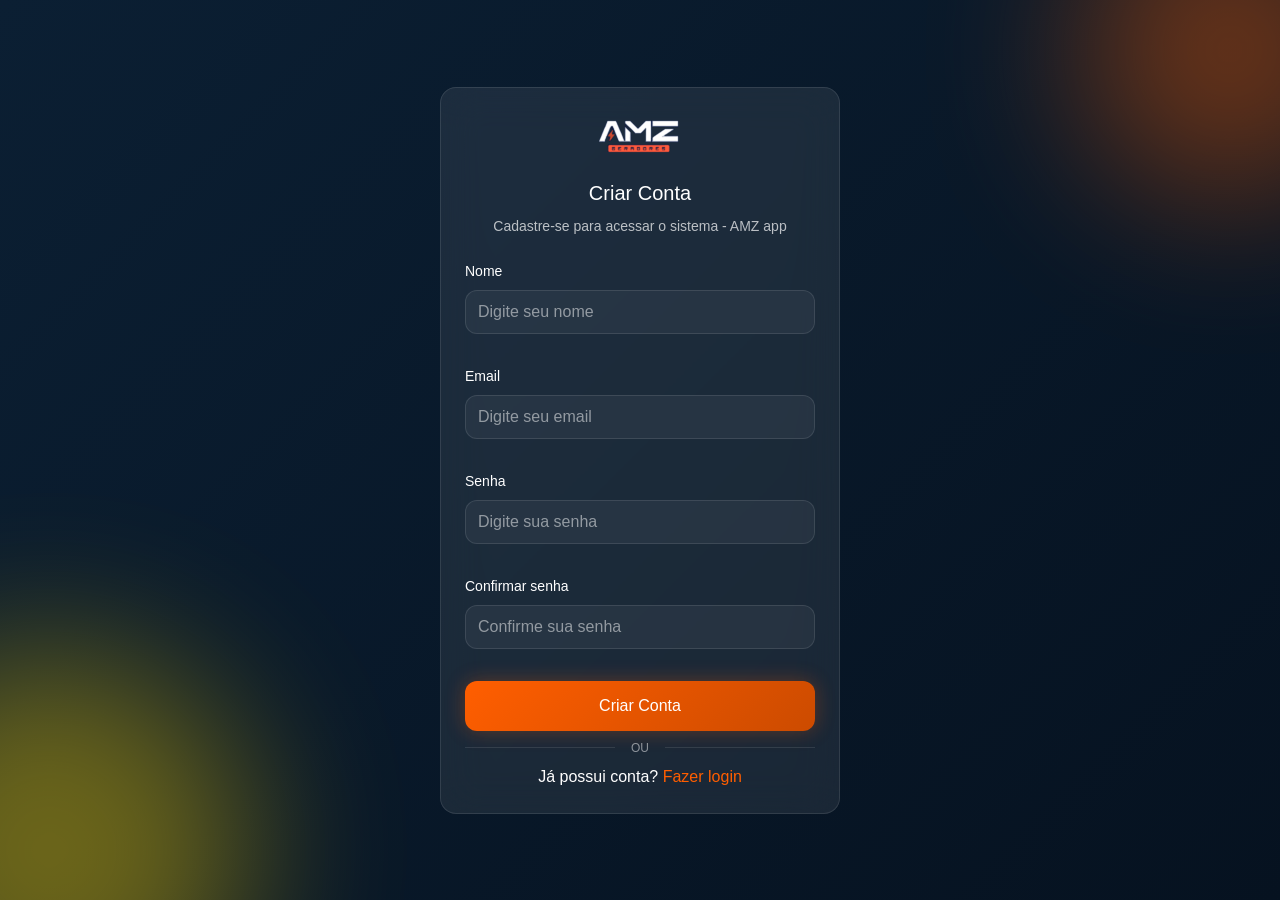
==== pages/cadastro.html @ 8e039b17 "Update cadastro.html Update cadastro.html endereço ../" ====
<!DOCTYPE html>
<html lang="pt-BR">

<head>
<meta charset="UTF-8">
<meta name="viewport" content="width=device-width, initial-scale=1.0">
<title>Criar Conta - AMZ App</title>

<link rel="stylesheet" href="../css/styles.css">
</head>

<body>

<div class="login-page">

  <div class="login-card">

    <div class="login-header">

      <div class="login-logo">
        <img src="../assets/icons/logoamz.png" alt="Logo AMZ" class="navbar-logo">
      </div>

      <h1 class="login-title">Criar Conta</h1>
      <p class="login-subtitle">Cadastre-se para acessar o sistema - AMZ app</p>

    </div>

    <form id="registerForm" class="login-form">

      <div class="form-group">
        <label for="name" class="form-label">Nome</label>
        <input
          type="text"
          id="name"
          class="form-input"
          placeholder="Digite seu nome"
          required
        >
      </div>

      <div class="form-group">
        <label for="email" class="form-label">Email</label>
        <input
          type="email"
          id="email"
          class="form-input"
          placeholder="Digite seu email"
          required
        >
      </div>

      <div class="form-group">
        <label for="password" class="form-label">Senha</label>
        <input
          type="password"
          id="password"
          class="form-input"
          placeholder="Digite sua senha"
          required
        >
      </div>

      <div class="form-group">
        <label for="confirmPassword" class="form-label">Confirmar senha</label>
        <input
          type="password"
          id="confirmPassword"
          class="form-input"
          placeholder="Confirme sua senha"
          required
        >
      </div>

      <button type="submit" class="btn btn-primary btn-lg">
        Criar Conta
      </button>

    </form>

    <div class="divider">
      <span>ou</span>
    </div>

    <p class="text-center">
      Já possui conta?
      <a href="../index.html">Fazer login</a>
    </p>

  </div>

</div>

<script src="../config.js"></script>
<script src="../js/utils/helpers.js"></script>
<script src="../js/services/mock.service.js"></script>
<script src="../js/services/api.service.js"></script>
<script src="../js/services/auth.service.js"></script>
<script src="../js/register.js"></script>

</body>
</html>
---- css/styles.css ----
/**
 * ============================================
 * AMZ APP - STYLES
 * ============================================
 * 
 * Design System completo com:
 * - Variáveis CSS
 * - Componentes reutilizáveis
 * - Responsividade mobile-first
 */

/* ============================================
   VARIABLES → Variáveis
   ============================================ */
:root {
  /* Colors */
  --color-primary: #0B1F33;
  --color-primary-light: #1A3A52;
  --color-primary-dark: #061220;
  
  --color-accent: #FF5E00;
  --color-accent-light: #FF7A2A;
  --color-accent-dark: #CC4B00;
  
  --color-gold: #FFD700;
  --color-gold-light: #FFE44D;
  
  --color-success: #10B981;
  --color-warning: #F59E0B;
  --color-error: #EF4444;
  --color-info: #3B82F6;
  
  --color-white: #FFFFFF;
  --color-gray-100: #F8FAFC;
  --color-gray-200: #E2E8F0;
  --color-gray-300: #CBD5E1;
  --color-gray-400: #94A3B8;
  --color-gray-500: #64748B;
  --color-gray-600: #475569;
  --color-gray-700: #334155;
  --color-gray-800: #1E293B;
  --color-gray-900: #0F172A;
  
  /* Backgrounds → Fundos */
  --bg-primary: linear-gradient(135deg, var(--color-primary) 0%, var(--color-primary-dark) 100%);
  --bg-glass: rgba(255, 255, 255, 0.08);
  --bg-glass-hover: rgba(255, 255, 255, 0.12);
  --bg-input: rgba(255, 255, 255, 0.05);
  
  /* Text → Texto */
  --text-primary: var(--color-white);
  --text-secondary: rgba(255, 255, 255, 0.7);
  --text-muted: rgba(255, 255, 255, 0.5);
  
  /* Typography → Tipografia */
  --font-family: 'Inter', -apple-system, BlinkMacSystemFont, 'Segoe UI', Roboto, sans-serif;
  --font-mono: 'JetBrains Mono', monospace;
  
  --text-xs: 0.75rem;
  --text-sm: 0.875rem;
  --text-base: 1rem;
  --text-lg: 1.125rem;
  --text-xl: 1.25rem;
  --text-2xl: 1.5rem;
  --text-3xl: 1.875rem;
  --text-4xl: 2.25rem;
  
  /* Spacing → Espaçamento */
  --space-1: 0.25rem;
  --space-2: 0.5rem;
  --space-3: 0.75rem;
  --space-4: 1rem;
  --space-5: 1.25rem;
  --space-6: 1.5rem;
  --space-8: 2rem;
  --space-10: 2.5rem;
  --space-12: 3rem;
  
  /* Layout → Layout (ou Estrutura)*/
  --navbar-height: 60px;
  --navbar-height-mobile: 56px;
  --sidebar-width: 260px;
  
  /* Border Radius → Raio da Borda */
  --radius-sm: 0.375rem;
  --radius-md: 0.5rem;
  --radius-lg: 0.75rem;
  --radius-xl: 1rem;
  --radius-2xl: 1.25rem;
  --radius-full: 9999px;
  
  /* Shadows → Sombras */
  --shadow-sm: 0 1px 2px rgba(0, 0, 0, 0.1);
  --shadow-md: 0 4px 6px rgba(0, 0, 0, 0.15);
  --shadow-lg: 0 10px 15px rgba(0, 0, 0, 0.2);
  --shadow-glow: 0 0 20px rgba(255, 94, 0, 0.3);
  
  /* Transitions → Transições */
  --transition-fast: 150ms ease;
  --transition-base: 250ms ease;
  --transition-slow: 350ms ease;
  
  /* Glassmorphism → Glassmorphism (efeito de vidro) */
  --glass-blur: blur(20px);
  --glass-border: rgba(255, 255, 255, 0.1);
  
    /* Z-INDEX SYSTEM → Sistema de Z-Index */

  --z-login-card: 1;
  --z-sidebar-overlay: 998;
  --z-sidebar: 999;
  --z-navbar: 1000;
  --z-bottom-nav: 1000;
  --z-modal: 5000;
  --z-modal-content: 5001;
  --z-toast: 6000;
}

/* ============================================
   RESET & BASE → Reset e Base
   ============================================ */
*, *::before, *::after {
  box-sizing: border-box;
  margin: 0;
  padding: 0;
}

html {
  font-size: 16px;
  -webkit-font-smoothing: antialiased;
  -moz-osx-font-smoothing: grayscale;
}

body {
  font-family: var(--font-family);
  font-size: var(--text-base);
  line-height: 1.5;
  color: var(--text-primary);
  background: var(--bg-primary);
  min-height: 100vh;
  overflow-x: hidden;
}

a {
  color: var(--color-accent);
  text-decoration: none;
  transition: color var(--transition-fast);
}

a:hover {
  color: var(--color-accent-light);
}

/* ============================================
   SCROLLBAR → Barra de Rolagem
   ============================================ */
::-webkit-scrollbar {
  width: 8px;
  height: 8px;
}

::-webkit-scrollbar-track {
  background: var(--color-primary-dark);
}

::-webkit-scrollbar-thumb {
  background: var(--color-gray-600);
  border-radius: var(--radius-full);
}

::-webkit-scrollbar-thumb:hover {
  background: var(--color-gray-500);
}

/* ============================================
   UTILITIES → Utilitários
   ============================================ */
.container {
  width: 100%;
  max-width: 1400px;
  margin: 0 auto;
  padding: 0 var(--space-4);
}

.text-center { text-align: center; }
.text-left { text-align: left; }
.text-right { text-align: right; }

.font-light { font-weight: 300; }
.font-normal { font-weight: 400; }
.font-medium { font-weight: 500; }
.font-semibold { font-weight: 600; }
.font-bold { font-weight: 700; }

.truncate {
  overflow: hidden;
  text-overflow: ellipsis;
  white-space: nowrap;
}

/* ============================================
   BUTTONS → Botões
   ============================================ */
.btn {
  display: inline-flex;
  align-items: center;
  justify-content: center;
  gap: var(--space-2);
  padding: var(--space-3) var(--space-5);
  font-size: var(--text-sm);
  font-weight: var(--font-medium);
  font-family: inherit;
  border: none;
  border-radius: var(--radius-lg);
  cursor: pointer;
  transition: all var(--transition-fast);
  white-space: nowrap;
}

.btn:disabled {
  opacity: 0.6;
  cursor: not-allowed;
}

.btn-primary {
  background: linear-gradient(135deg, var(--color-accent) 0%, var(--color-accent-dark) 100%);
  color: var(--color-white);
  box-shadow: var(--shadow-glow);
}

.btn-primary:hover:not(:disabled) {
  transform: translateY(-2px);
  box-shadow: 0 8px 20px rgba(255, 94, 0, 0.4);
}

.btn-secondary {
  background: var(--bg-glass);
  color: var(--text-primary);
  border: 1px solid var(--glass-border);
}

.btn-secondary:hover:not(:disabled) {
  background: var(--bg-glass-hover);
}

.btn-sm {
  padding: var(--space-2) var(--space-3);
  font-size: var(--text-xs);
}

.btn-lg {
  padding: var(--space-4) var(--space-6);
  font-size: var(--text-base);
}

/* ============================================
   FORMS → Formulários
   ============================================ */
.form-group {
  margin-bottom: var(--space-4);
}

.form-label {
  display: block;
  font-size: var(--text-sm);
  font-weight: var(--font-medium);
  color: var(--text-primary);
  margin-bottom: var(--space-2);
}

.form-label .required {
  color: var(--color-error);
  margin-left: var(--space-1);
}

.form-input,
.form-select,
.form-textarea {
  width: 100%;
  padding: var(--space-3);
  background: var(--bg-input);
  border: 1px solid var(--glass-border);
  border-radius: var(--radius-lg);
  color: var(--text-primary);
  font-size: var(--text-base);
  font-family: inherit;
  transition: all var(--transition-fast);
}

.form-grid-3 {
  display: grid;
  grid-template-columns: repeat(auto-fit, minmax(150px, 1fr));
  gap: var(--space-4);
}

/* ===== ESTILIZAÇÃO DO SELECT ===== */

.form-select option {
  background: var(--color-gray-900);
  color: var(--text-primary);
}

.form-select option:checked {
  background: var(--color-primary);
  color: var(--color-accent);
}

.form-select option:hover {
  background: var(--color-primary-light);
  color: var(--color-accent);
}

.form-input::placeholder,
.form-textarea::placeholder {
  color: var(--text-muted);
}

.form-input:focus,
.form-select:focus,
.form-textarea:focus {
  outline: none;
  border-color: var(--color-accent);
  box-shadow: 0 0 0 3px rgba(255, 94, 0, 0.2);
}

.form-textarea {
  min-height: 100px;
  resize: vertical;
}

.form-error {
  display: flex;
  align-items: center;
  gap: var(--space-2);
  font-size: var(--text-xs);
  color: var(--color-error);
  margin-top: var(--space-2);
}

/* ============================================
   CARDS → Cartões
   ============================================ */
.card {
  background: var(--bg-glass);
  backdrop-filter: var(--glass-blur);
  -webkit-backdrop-filter: var(--glass-blur);
  border: 1px solid var(--glass-border);
  border-radius: var(--radius-xl);
  padding: var(--space-5);
  transition: all var(--transition-fast);
}

.card:hover {
  background: var(--bg-glass-hover);
}

.card-header {
  display: flex;
  align-items: center;
  justify-content: space-between;
  margin-bottom: var(--space-4);
  padding-bottom: var(--space-3);
  border-bottom: 1px solid var(--glass-border);
}

.card-title {
  font-size: var(--text-lg);
  font-weight: var(--font-semibold);
  color: var(--text-primary);
}

/* ============================================
   STATUS BADGES → Etiquetas (ou Indicadores)
   ============================================ */
.badge {
  display: inline-flex;
  align-items: center;
  gap: var(--space-2);
  padding: var(--space-1) var(--space-3);
  border-radius: var(--radius-full);
  font-size: var(--text-xs);
  font-weight: var(--font-medium);
}

.badge::before {
  content: '';
  width: 6px;
  height: 6px;
  border-radius: 50%;
}

.badge-online {
  background: rgba(16, 185, 129, 0.1);
  color: var(--color-success);
}

.badge-online::before {
  background: var(--color-success);
}

.badge-offline {
  background: rgba(100, 116, 139, 0.1);
  color: var(--color-gray-400);
}

.badge-offline::before {
  background: var(--color-gray-400);
}

.badge-warning {
  background: rgba(245, 158, 11, 0.1);
  color: var(--color-warning);
}

.badge-warning::before {
  background: var(--color-warning);
}

.badge-error {
  background: rgba(239, 68, 68, 0.1);
  color: var(--color-error);
}

.badge-error::before {
  background: var(--color-error);
}

/* ============================================
   NAVBAR → Barra de Navegação
   ============================================ */
.navbar {
  position: fixed;
  top: 0;
  left: 0;
  right: 0;
  height: var(--navbar-height-mobile);
  background: var(--bg-primary);
  backdrop-filter: var(--glass-blur);
  border-bottom: 1px solid var(--glass-border);
  z-index: var(--z-navbar);
  display: flex;
  align-items: center;
  justify-content: space-between;
  padding: 0 var(--space-4);
}

.navbar-brand {
  display: flex;
  align-items: center;
  gap: var(--space-2);
  text-decoration: none;
}

.navbar-brand-icon {
  width: 90px;
  height: 36px;
  border-radius: var(--radius-lg);
  display: flex;
  align-items: center;
  justify-content: center;
  font-weight: var(--font-bold);
  font-size: var(--text-lg);
  color: var(--color-white);
}

.navbar-brand-text {
  font-size: var(--text-xl);
  font-weight: var(--font-bold);
  color: var(--text-primary);
}

.navbar-brand-text span {
  color: var(--color-accent);
}

.navbar-actions {
  display: flex;
  align-items: center;
  gap: var(--space-2);
}

/* ============================================
   SIDEBAR → Barra Lateral
   ============================================ */
.sidebar {
  position: fixed;
  top: var(--navbar-height-mobile);
  left: 0;
  bottom: 0;
  width: var(--sidebar-width);
  background: var(--bg-primary);
  border-right: 1px solid var(--glass-border);
  transform: translateX(-100%);
  transition: transform var(--transition-base);
  z-index: var(--z-sidebar);
  overflow-y: auto;
}

.sidebar.open {
  transform: translateX(0);
}

.sidebar-overlay {
  position: fixed;
  inset: 0;
  background: rgba(0, 0, 0, 0.6);
  z-index: var(--z-sidebar-overlay);
  opacity: 0;
  visibility: hidden;
  transition: all var(--transition-base);
}

.sidebar-overlay.open {
  opacity: 1;
  visibility: visible;
}

.sidebar-menu {
  list-style: none;
  padding: var(--space-4);
}

.sidebar-menu-item {
  margin-bottom: var(--space-1);
}

.sidebar-menu-link {
  display: flex;
  align-items: center;
  gap: var(--space-3);
  padding: var(--space-3);
  color: var(--text-secondary);
  text-decoration: none;
  border-radius: var(--radius-lg);
  transition: all var(--transition-fast);
}

.sidebar-menu-link:hover,
.sidebar-menu-link.active {
  background: var(--bg-glass);
  color: var(--text-primary);
}

.sidebar-menu-link.active {
  background: linear-gradient(135deg, var(--color-accent) 0%, var(--color-accent-dark) 100%);
  color: var(--color-white);
}

/* ============================================
   BOTTOM NAV (Mobile ) → Navegação Inferior (Mobile)
   ============================================ */
.bottom-nav {
  position: fixed;
  bottom: 0;
  left: 0;
  right: 0;
  height: 64px;
  background: var(--bg-primary);
  border-top: 1px solid var(--glass-border);
  display: flex;
  justify-content: space-around;
  align-items: center;
  z-index: var(--z-bottom-nav);
  padding-bottom: env(safe-area-inset-bottom, 0);
}

.bottom-nav-item {
  display: flex;
  flex-direction: column;
  align-items: center;
  gap: 4px;
  padding: var(--space-2);
  color: var(--text-muted);
  text-decoration: none;
  font-size: var(--text-xs);
  transition: color var(--transition-fast);
}

.bottom-nav-item:hover,
.bottom-nav-item.active {
  color: var(--color-accent);
}

.bottom-nav-item svg {
  width: 22px;
  height: 22px;
}

/* ============================================
   MAIN CONTENT → Conteúdo Principal
   ============================================ */
.main-content {
  padding-bottom: 80px;
  min-height: 100vh;  
}

.main-wrapper {
  padding-top: var(--navbar-height-mobile);
}


/* ============================================
   PAGE HEADER → Cabeçalho da Página
   ============================================ */
.page-header {
  padding: var(--space-6) var(--space-4);
  margin-bottom: var(--space-4);
}

.page-title {
  font-size: var(--text-2xl);
  font-weight: var(--font-bold);
  color: var(--text-primary);
  margin-bottom: var(--space-2);
}

.page-subtitle {
  font-size: var(--text-sm);
  color: var(--text-secondary);
}

/* ============================================
   GRID → Grade
   ============================================ */
.grid {
  display: grid;
  gap: var(--space-4);
  padding: 0 var(--space-4);
}

.grid-cols-1 { grid-template-columns: repeat(1, 1fr); }
.grid-cols-2 { grid-template-columns: repeat(2, 1fr); }
.grid-cols-3 { grid-template-columns: repeat(3, 1fr); }
.grid-cols-4 { grid-template-columns: repeat(4, 1fr); }

/* ============================================
   STATS → Estatísticas
   ============================================ */
.stat-card {
  display: flex;
  flex-direction: column;
  gap: var(--space-3);
}

.stat-icon {
  width: 48px;
  height: 48px;
  border-radius: var(--radius-lg);
  display: flex;
  align-items: center;
  justify-content: center;
}

.stat-icon.success { background: rgba(16, 185, 129, 0.1); color: var(--color-success); }
.stat-icon.warning { background: rgba(245, 158, 11, 0.1); color: var(--color-warning); }
.stat-icon.error { background: rgba(239, 68, 68, 0.1); color: var(--color-error); }
.stat-icon.info { background: rgba(59, 130, 246, 0.1); color: var(--color-info); }

.stat-value {
  font-size: var(--text-3xl);
  font-weight: var(--font-bold);
  color: var(--text-primary);
}

.stat-label {
  font-size: var(--text-sm);
  color: var(--text-secondary);
}

/* ============================================
   ANIMATIONS → Animações
   ============================================ */
@keyframes fadeIn {
  from { opacity: 0; }
  to { opacity: 1; }
}

@keyframes fadeInUp {
  from {
    opacity: 0;
    transform: translateY(20px);
  }
  to {
    opacity: 1;
    transform: translateY(0);
  }
}

@keyframes pulse {
  0%, 100% { opacity: 1; }
  50% { opacity: 0.5; }
}

.animate-fadeIn { animation: fadeIn var(--transition-base); }
.animate-fadeInUp { animation: fadeInUp var(--transition-base); }
.animate-pulse { animation: pulse 2s ease-in-out infinite; }

/* ============================================
   RESPONSIVE → Responsivo
   ============================================ */
@media (min-width: 768px) {
  :root {
    --navbar-height: 70px;
  }
  
  .navbar {
    height: var(--navbar-height);
  }
  
  .main-content {
    padding-top: var(--navbar-height);
    padding-bottom: 0;
    padding-left: var(--sidebar-width);
  }
  
  .sidebar {
    top: var(--navbar-height);
    transform: translateX(0);
  }
  
  .sidebar-overlay,
  .menu-toggle,
  .bottom-nav {
    display: none;
  }
  
  .page-header {
    padding: var(--space-8);
  }
  
  .page-title {
    font-size: var(--text-3xl);
  }
  
  .grid {
    padding: 0 var(--space-8);
  }
}

@media (min-width: 1024px) {
  .grid-cols-md-2 { grid-template-columns: repeat(2, 1fr); }
  .grid-cols-md-3 { grid-template-columns: repeat(3, 1fr); }
  .grid-cols-md-4 { grid-template-columns: repeat(4, 1fr); }
}

@media (min-width: 1280px) {
  .grid-cols-lg-3 { grid-template-columns: repeat(3, 1fr); }
  .grid-cols-lg-4 { grid-template-columns: repeat(4, 1fr); }
  .grid-cols-lg-6 { grid-template-columns: repeat(6, 1fr); }
}

@media (max-width: 600px) {
  .form-grid-3 {
    grid-template-columns: 1fr !important;
  }
}

/* ============================================
   LOGIN PAGE → Página de Login
   ============================================ */
.login-page {
  min-height: 100vh;
  display: flex;
  align-items: center;
  justify-content: center;
  padding: var(--space-4);
  position: relative;
  overflow: hidden;
}

.login-page::before,
.login-page::after {
  content: '';
  position: absolute;
  border-radius: 50%;
  filter: blur(80px);
  opacity: 0.4;
  pointer-events: none;
}

.login-page::before {
  width: 300px;
  height: 300px;
  background: var(--color-accent);
  top: -100px;
  right: -100px;
}

.login-page::after {
  width: 400px;
  height: 400px;
  background: var(--color-gold);
  bottom: -150px;
  left: -150px;
}

.login-card {
  position: relative;
  width: 100%;
  max-width: 400px;
  background: var(--bg-glass);
  backdrop-filter: var(--glass-blur);
  border: 1px solid var(--glass-border);
  border-radius: var(--radius-xl);
  padding: var(--space-6);
  z-index: var(--z-login-card);
  animation: fadeInUp 0.5s ease-out;
}

.login-header {
  text-align: center;
  margin-bottom: var(--space-6);
}

.login-logo {
  display: flex;
  align-items: center;
  justify-content: center;
  gap: var(--space-3);
  margin-bottom: var(--space-4);
}

.login-logo-icon {
  width: 48px;
  height: 48px;
  background: linear-gradient(135deg, var(--color-accent) 0%, var(--color-gold) 100%);
  border-radius: var(--radius-xl);
  display: flex;
  align-items: center;
  justify-content: center;
  font-weight: var(--font-bold);
  font-size: var(--text-2xl);
  color: var(--color-white);
}

.login-title {
  font-size: var(--text-xl);
  font-weight: var(--font-semibold);
  color: var(--text-primary);
  margin-bottom: var(--space-2);
}

.login-subtitle {
  font-size: var(--text-sm);
  color: var(--text-secondary);
}

.login-form {
  display: flex;
  flex-direction: column;
  gap: var(--space-4);
}

.login-options {
  display: flex;
  align-items: center;
  justify-content: space-between;
  font-size: var(--text-sm);
}

.remember-me {
  display: flex;
  align-items: center;
  gap: var(--space-2);
  color: var(--text-secondary);
  cursor: pointer;
}

.remember-me input {
  display: none;
}

.checkmark {
  width: 18px;
  height: 18px;
  border: 2px solid var(--glass-border);
  border-radius: var(--radius-sm);
  display: flex;
  align-items: center;
  justify-content: center;
  transition: all var(--transition-fast);
}

.remember-me input:checked + .checkmark {
  background: var(--color-accent);
  border-color: var(--color-accent);
}

.divider {
  display: flex;
  align-items: center;
  gap: var(--space-4);
  margin: var(--space-2) 0;
}

.divider::before,
.divider::after {
  content: '';
  flex: 1;
  height: 1px;
  background: var(--glass-border);
}

.divider span {
  font-size: var(--text-xs);
  color: var(--text-muted);
  text-transform: uppercase;
}

.social-login {
  display: flex;
  gap: var(--space-3);
}

.social-btn {
  flex: 1;
  padding: var(--space-3);
  background: var(--bg-glass);
  border: 1px solid var(--glass-border);
  border-radius: var(--radius-lg);
  color: var(--text-primary);
  font-size: var(--text-sm);
  cursor: pointer;
  display: flex;
  align-items: center;
  justify-content: center;
  gap: var(--space-2);
  transition: all var(--transition-fast);
}

.social-btn:hover {
  background: var(--bg-glass-hover);
}

/* ============================================
   INPUT WITH ICON → Campo com Ícone
   ============================================ */
.input-group {
  position: relative;
}

.input-icon {
  position: absolute;
  left: var(--space-3);
  top: 50%;
  transform: translateY(-50%);
  color: var(--text-muted);
  pointer-events: none;
}

.input-group .form-input {
  padding-left: var(--space-10);
}

.input-toggle {
  position: absolute;
  right: var(--space-3);
  top: 50%;
  transform: translateY(-50%);
  background: none;
  border: none;
  color: var(--text-muted);
  cursor: pointer;
  padding: var(--space-1);
}

/* ============================================
   SPINNER → Indicador de Carregamento
   ============================================ */
.spinner {
  width: 20px;
  height: 20px;
  border: 2px solid transparent;
  border-top-color: currentColor;
  border-radius: 50%;
  animation: spin 0.8s linear infinite;
}

@keyframes spin {
  to { transform: rotate(360deg); }
}

/* ============================================
   ALERTS → Alertas
   ============================================ */
.alert {
  display: flex;
  align-items: flex-start;
  gap: var(--space-3);
  padding: var(--space-4);
  border-radius: var(--radius-lg);
  font-size: var(--text-sm);
  margin-bottom: var(--space-4);
}

.alert-error {
  background: rgba(239, 68, 68, 0.1);
  color: var(--color-error);
}

.alert-success {
  background: rgba(16, 185, 129, 0.1);
  color: var(--color-success);
}


/* ============================================
   MODAL→ Modal
   ============================================ */

.modal {
  position: fixed;
  inset: 0;

  display: none;
  align-items: center;
  justify-content: center;

  padding: var(--space-4);

  background: rgba(0,0,0,.45);
  backdrop-filter: blur(3px);

  z-index: var(--z-modal);
}


/* ============================================
   MODAL CONTAINER → Container do Moda
   ============================================ */

.modal-container {
  width: 100%;
  max-width: 650px;
  max-height: 90vh;

  display: flex;
  flex-direction: column;

  background: var(--bg-glass);
  backdrop-filter: var(--glass-blur);

  border: 1px solid var(--color-accent);
  border-radius: var(--radius-xl);

  overflow: hidden;
}


/* ============================================
   MODAL HEADER → Cabeçalho do Modal
   ============================================ */

.modal-header {
  display: flex;
  align-items: center;
  justify-content: space-between;

  padding: var(--space-5);

  border-bottom: 1px solid var(--glass-border);
}


/* ============================================
   MODAL BODY → Corpo do Modal
   ============================================ */

.modal-body {
  flex: 1;
  overflow-y: auto;

  padding: var(--space-5);

  /* Firefox */
  scroll-behavior: smooth;
}


/* esconder scrollbar padrão (Chrome / Edge / Safari) */

.modal-body::-webkit-scrollbar {
  width: 6px;
}


/* trilho */

.modal-body::-webkit-scrollbar-track {
  background: transparent;
}


/* indicador invisível */

.modal-body::-webkit-scrollbar-thumb {
  background: rgba(255,255,255,0.25);
  border-radius: 10px;

  transition: opacity .25s ease, background .25s ease;
}


/* mostrar ao passar mouse */

.modal-body:hover::-webkit-scrollbar-thumb {
  background: rgba(255,255,255,0.35);
  opacity: 1;
}


/* mostrar quando estiver rolando */

.modal-body.scrolling::-webkit-scrollbar-thumb {
  background: rgba(255,255,255,0.35);
  opacity: 1;
}


/* ============================================
   MODAL FOOTER - Rodapé do Modal
   ============================================ */

.modal-footer {
  display: flex;
  gap: var(--space-4);

  padding: var(--space-5);

  border-top: 1px solid var(--glass-border);
}

/* ===== CORREÇÃO HEADER GERADORES ===== */
.header {
  display: flex;
  align-items: center; 
  gap: var(--space-3); 
  padding: var(--space-4);
}

.search-input {
  flex: 1;
  min-width: 0; 
}

/* Esconde o botão de hambúrguer no Desktop */
@media (min-width: 768px) {
  #menuToggleNavbar {
    display: none !important;
  }
}

/* ESTILO DO BOTÃO PARA O NOVO GERADOR (Botão padrão) */
#btnNovo {
  background: linear-gradient(135deg, var(--color-accent) 0%, var(--color-accent-dark) 100%) !important;
  color: white;
  border: none;
  box-shadow: var(--shadow-glow);
  transition: transform 0.2s ease, box-shadow 0.2s ease;
}

#btnNovo:hover {
  transform: translateY(-2px);
  box-shadow: 0 8px 20px rgba(255, 94, 0, 0.4);
}

#btnNovo:active {
  transform: scale(0.95); /* Efeito de clique (encolhe um pouquinho) */
}
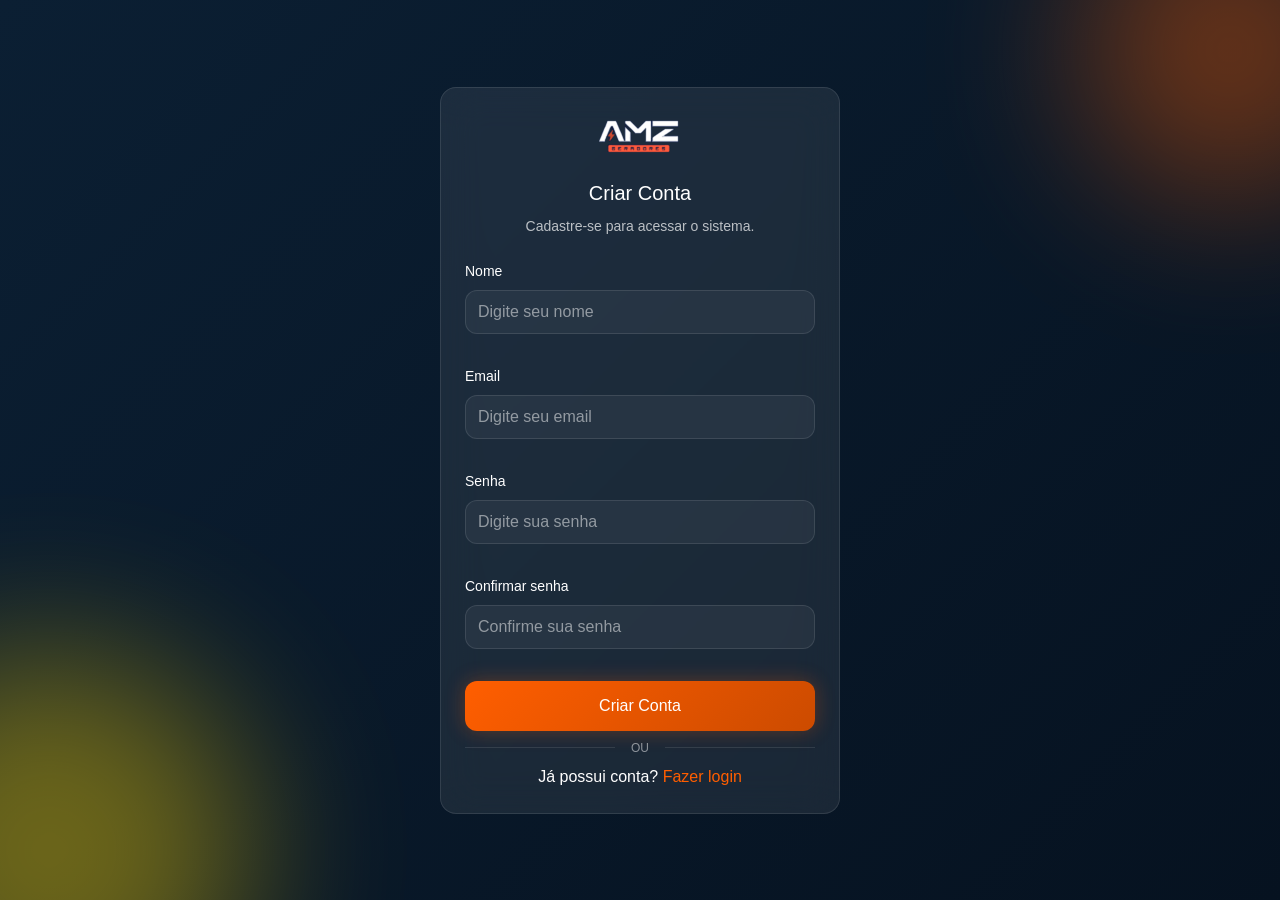
==== commit c7277a82: "Update cadastro.html Remoção do nome AMZ app" ====
--- a/pages/cadastro.html
+++ b/pages/cadastro.html
@@ -4,7 +4,7 @@
 <head>
 <meta charset="UTF-8">
 <meta name="viewport" content="width=device-width, initial-scale=1.0">
-<title>Criar Conta - AMZ App</title>
+<title>Criar Conta - AMZ</title>
 
 <link rel="stylesheet" href="../css/styles.css">
 </head>
@@ -22,7 +22,7 @@
       </div>
 
       <h1 class="login-title">Criar Conta</h1>
-      <p class="login-subtitle">Cadastre-se para acessar o sistema - AMZ app</p>
+      <p class="login-subtitle">Cadastre-se para acessar o sistema.</p>
 
     </div>
 
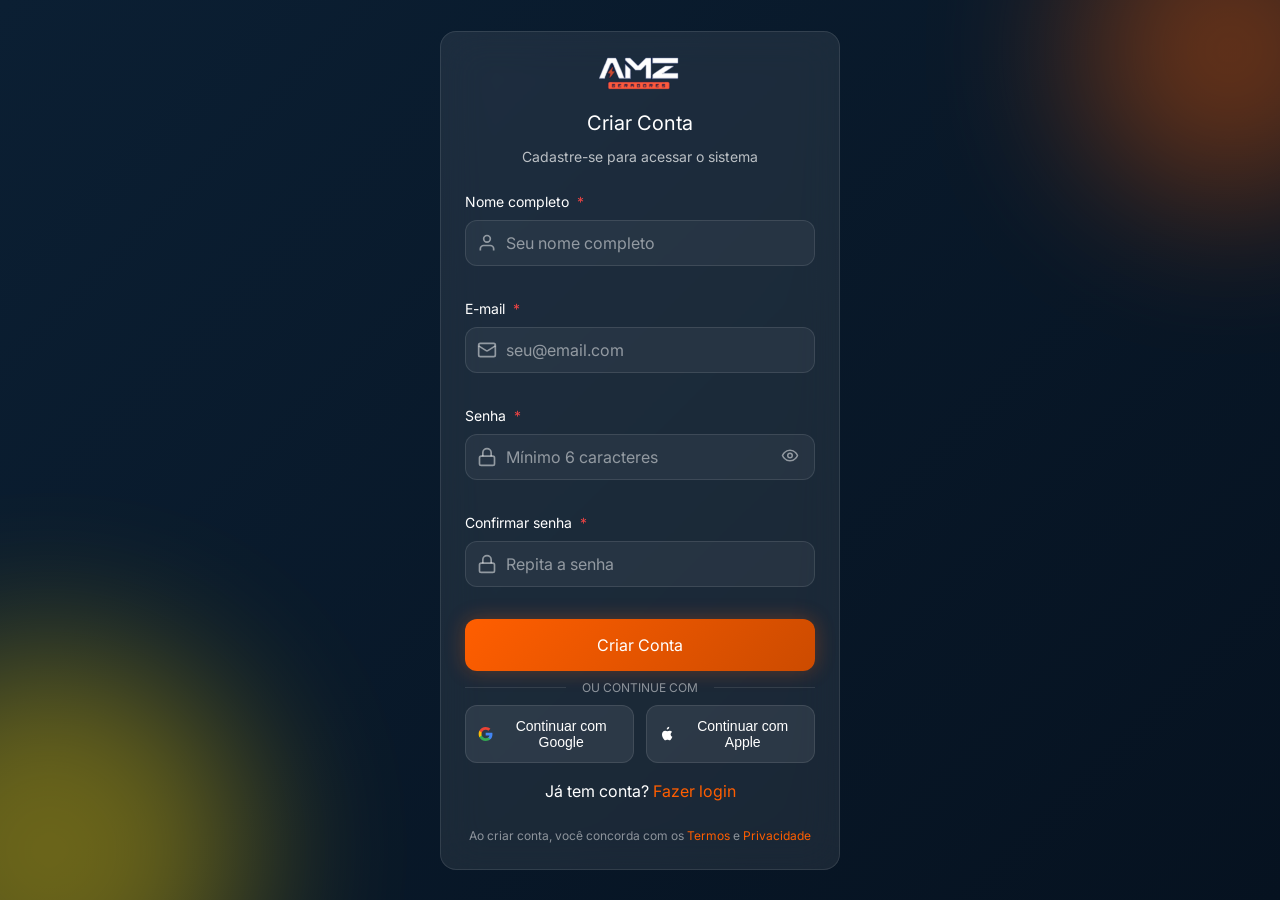
==== commit 0afe2539: "Update cadastro.html Update cadastro atualização com supabase" ====
--- a/pages/cadastro.html
+++ b/pages/cadastro.html
@@ -1,94 +1,127 @@
 <!DOCTYPE html>
 <html lang="pt-BR">
-
 <head>
-<meta charset="UTF-8">
-<meta name="viewport" content="width=device-width, initial-scale=1.0">
-<title>Criar Conta - AMZ</title>
-
-<link rel="stylesheet" href="../css/styles.css">
+  <meta charset="UTF-8">
+  <meta name="viewport" content="width=device-width, initial-scale=1.0">
+  <meta name="theme-color" content="#0B1F33">
+  <title>Criar Conta - AMZ App</title>
+  <link rel="manifest" href="../manifest.json">
+  <link rel="icon" type="image/svg+xml" href="../assets/icons/logoamz.png">
+  <link rel="preconnect" href="https://fonts.googleapis.com">
+  <link rel="preconnect" href="https://fonts.gstatic.com" crossorigin>
+  <link href="https://fonts.googleapis.com/css2?family=Inter:wght@300;400;500;600;700&display=swap" rel="stylesheet">
+  <link rel="stylesheet" href="../css/styles.css">
 </head>
-
 <body>
-
 <div class="login-page">
-
   <div class="login-card">
 
-    <div class="login-header">
-
+    <header class="login-header">
       <div class="login-logo">
-        <img src="../assets/icons/logoamz.png" alt="Logo AMZ" class="navbar-logo">
-      </div>
-
+        <div class="navbar-brand-icon">
+          <img src="../assets/icons/logoamz.png" alt="Logo AMZ" class="navbar-logo">
+        </div>
+      </div>
       <h1 class="login-title">Criar Conta</h1>
-      <p class="login-subtitle">Cadastre-se para acessar o sistema.</p>
-
+      <p class="login-subtitle">Cadastre-se para acessar o sistema</p>
+    </header>
+
+    <!-- Mensagem de feedback -->
+    <div id="feedbackMsg" style="display:none; padding:12px 16px; border-radius:8px; font-size:14px; margin-bottom:16px;"></div>
+
+    <form id="registerForm" class="login-form">
+
+      <div class="form-group">
+        <label for="name" class="form-label">Nome completo <span class="required">*</span></label>
+        <div class="input-group">
+          <svg class="input-icon" width="20" height="20" viewBox="0 0 24 24" fill="none" stroke="currentColor" stroke-width="2">
+            <path d="M20 21v-2a4 4 0 0 0-4-4H8a4 4 0 0 0-4 4v2"></path>
+            <circle cx="12" cy="7" r="4"></circle>
+          </svg>
+          <input type="text" id="name" class="form-input" placeholder="Seu nome completo" required autocomplete="name">
+        </div>
+        <span id="nameError" class="form-error" style="display:none;"></span>
+      </div>
+
+      <div class="form-group">
+        <label for="email" class="form-label">E-mail <span class="required">*</span></label>
+        <div class="input-group">
+          <svg class="input-icon" width="20" height="20" viewBox="0 0 24 24" fill="none" stroke="currentColor" stroke-width="2">
+            <rect x="2" y="4" width="20" height="16" rx="2"></rect>
+            <path d="m22 7-8.97 5.7a1.94 1.94 0 0 1-2.06 0L2 7"></path>
+          </svg>
+          <input type="email" id="email" class="form-input" placeholder="seu@email.com" required autocomplete="email">
+        </div>
+        <span id="emailError" class="form-error" style="display:none;"></span>
+      </div>
+
+      <div class="form-group">
+        <label for="password" class="form-label">Senha <span class="required">*</span></label>
+        <div class="input-group">
+          <svg class="input-icon" width="20" height="20" viewBox="0 0 24 24" fill="none" stroke="currentColor" stroke-width="2">
+            <rect x="3" y="11" width="18" height="11" rx="2" ry="2"></rect>
+            <path d="M7 11V7a5 5 0 0 1 10 0v4"></path>
+          </svg>
+          <input type="password" id="password" class="form-input" placeholder="Mínimo 6 caracteres" required minlength="6" autocomplete="new-password">
+          <button type="button" id="togglePassword" class="input-toggle" aria-label="Mostrar senha">
+            <svg width="18" height="18" viewBox="0 0 24 24" fill="none" stroke="currentColor" stroke-width="2">
+              <path d="M2 12s3-7 10-7 10 7 10 7-3 7-10 7-10-7-10-7Z"></path>
+              <circle cx="12" cy="12" r="3"></circle>
+            </svg>
+          </button>
+        </div>
+        <span id="passwordError" class="form-error" style="display:none;"></span>
+      </div>
+
+      <div class="form-group">
+        <label for="confirmPassword" class="form-label">Confirmar senha <span class="required">*</span></label>
+        <div class="input-group">
+          <svg class="input-icon" width="20" height="20" viewBox="0 0 24 24" fill="none" stroke="currentColor" stroke-width="2">
+            <rect x="3" y="11" width="18" height="11" rx="2" ry="2"></rect>
+            <path d="M7 11V7a5 5 0 0 1 10 0v4"></path>
+          </svg>
+          <input type="password" id="confirmPassword" class="form-input" placeholder="Repita a senha" required autocomplete="new-password">
+        </div>
+        <span id="confirmError" class="form-error" style="display:none;"></span>
+      </div>
+
+      <button type="submit" id="submitBtn" class="btn btn-primary btn-lg">
+        <span id="btnText">Criar Conta</span>
+        <span id="btnSpinner" class="spinner" style="display:none;"></span>
+      </button>
+
+    </form>
+
+    <div class="divider"><span>ou continue com</span></div>
+
+    <!-- Login Social -->
+    <div class="social-login">
+      <button type="button" id="btnGoogle" class="social-btn">
+        <svg width="18" height="18" viewBox="0 0 24 24">
+          <path fill="#4285F4" d="M22.56 12.25c0-.78-.07-1.53-.2-2.25H12v4.26h5.92c-.26 1.37-1.04 2.53-2.21 3.31v2.77h3.57c2.08-1.92 3.28-4.74 3.28-8.09z"/>
+          <path fill="#34A853" d="M12 23c2.97 0 5.46-.98 7.28-2.66l-3.57-2.77c-.98.66-2.23 1.06-3.71 1.06-2.86 0-5.29-1.93-6.16-4.53H2.18v2.84C3.99 20.53 7.7 23 12 23z"/>
+          <path fill="#FBBC05" d="M5.84 14.09c-.22-.66-.35-1.36-.35-2.09s.13-1.43.35-2.09V7.07H2.18C1.43 8.55 1 10.22 1 12s.43 3.45 1.18 4.93l2.85-2.22.81-.62z"/>
+          <path fill="#EA4335" d="M12 5.38c1.62 0 3.06.56 4.21 1.64l3.15-3.15C17.45 2.09 14.97 1 12 1 7.7 1 3.99 3.47 2.18 7.07l3.66 2.84c.87-2.6 3.3-4.53 6.16-4.53z"/>
+        </svg>
+        Continuar com Google
+      </button>
+      <button type="button" id="btnApple" class="social-btn">
+        <svg width="18" height="18" viewBox="0 0 24 24" fill="currentColor">
+          <path d="M17.05 20.28c-.98.95-2.05.88-3.08.4-1.09-.5-2.08-.48-3.24 0-1.44.62-2.2.44-3.06-.4C2.79 15.25 3.51 7.59 9.05 7.31c1.35.07 2.29.74 3.08.8 1.18-.24 2.31-.93 3.57-.84 1.51.12 2.65.72 3.4 1.8-3.12 1.87-2.38 5.98.48 7.13-.57 1.5-1.31 2.99-2.53 4.08zm-5.85-15.1c.07-2.04 1.76-3.79 3.78-3.94.29 2.32-1.93 4.48-3.78 3.94z"/>
+        </svg>
+        Continuar com Apple
+      </button>
     </div>
 
-    <form id="registerForm" class="login-form">
-
-      <div class="form-group">
-        <label for="name" class="form-label">Nome</label>
-        <input
-          type="text"
-          id="name"
-          class="form-input"
-          placeholder="Digite seu nome"
-          required
-        >
-      </div>
-
-      <div class="form-group">
-        <label for="email" class="form-label">Email</label>
-        <input
-          type="email"
-          id="email"
-          class="form-input"
-          placeholder="Digite seu email"
-          required
-        >
-      </div>
-
-      <div class="form-group">
-        <label for="password" class="form-label">Senha</label>
-        <input
-          type="password"
-          id="password"
-          class="form-input"
-          placeholder="Digite sua senha"
-          required
-        >
-      </div>
-
-      <div class="form-group">
-        <label for="confirmPassword" class="form-label">Confirmar senha</label>
-        <input
-          type="password"
-          id="confirmPassword"
-          class="form-input"
-          placeholder="Confirme sua senha"
-          required
-        >
-      </div>
-
-      <button type="submit" class="btn btn-primary btn-lg">
-        Criar Conta
-      </button>
-
-    </form>
-
-    <div class="divider">
-      <span>ou</span>
-    </div>
-
-    <p class="text-center">
-      Já possui conta?
-      <a href="../index.html">Fazer login</a>
+    <p class="text-center" style="margin-top:16px;">
+      Já tem conta? <a href="../index.html">Fazer login</a>
     </p>
 
+    <footer style="margin-top:var(--space-6);text-align:center;font-size:var(--text-xs);color:var(--text-muted);">
+      <p>Ao criar conta, você concorda com os <a href="#">Termos</a> e <a href="#">Privacidade</a></p>
+    </footer>
+
   </div>
-
 </div>
 
 <script src="../config.js"></script>
@@ -96,7 +129,135 @@
 <script src="../js/services/mock.service.js"></script>
 <script src="../js/services/api.service.js"></script>
 <script src="../js/services/auth.service.js"></script>
-<script src="../js/register.js"></script>
-
+
+<script>
+(function() {
+
+  // Se já estiver logado, vai pro dashboard
+  if (AuthService.isAuthenticated()) {
+    window.location.href = '../pages/dashboard.html';
+    return;
+  }
+
+  const form           = document.getElementById('registerForm');
+  const submitBtn      = document.getElementById('submitBtn');
+  const btnText        = document.getElementById('btnText');
+  const btnSpinner     = document.getElementById('btnSpinner');
+  const feedbackMsg    = document.getElementById('feedbackMsg');
+  const togglePassword = document.getElementById('togglePassword');
+
+  // ─── Toggle senha ─────────────────────────────────────────────────────
+  togglePassword.addEventListener('click', () => {
+    const pwd  = document.getElementById('password');
+    pwd.type   = pwd.type === 'password' ? 'text' : 'password';
+  });
+
+  // ─── Helpers de UI ────────────────────────────────────────────────────
+  function showError(id, msg) {
+    const el = document.getElementById(id);
+    if (el) { el.textContent = msg; el.style.display = 'flex'; }
+  }
+  function hideErrors() {
+    ['nameError','emailError','passwordError','confirmError'].forEach(id => {
+      const el = document.getElementById(id);
+      if (el) el.style.display = 'none';
+    });
+    feedbackMsg.style.display = 'none';
+  }
+  function showFeedback(msg, type = 'error') {
+    feedbackMsg.textContent    = msg;
+    feedbackMsg.style.display  = 'block';
+    feedbackMsg.style.background = type === 'success'
+      ? 'rgba(16,185,129,0.15)' : 'rgba(239,68,68,0.15)';
+    feedbackMsg.style.color    = type === 'success' ? '#10b981' : '#ef4444';
+    feedbackMsg.style.border   = `1px solid ${type === 'success' ? '#10b981' : '#ef4444'}`;
+  }
+  function setLoading(on) {
+    submitBtn.disabled        = on;
+    btnText.style.display     = on ? 'none'   : 'inline';
+    btnSpinner.style.display  = on ? 'block'  : 'none';
+  }
+
+  // ─── Validação ────────────────────────────────────────────────────────
+  function validate() {
+    hideErrors();
+    let ok = true;
+    const name    = document.getElementById('name').value.trim();
+    const email   = document.getElementById('email').value.trim();
+    const pwd     = document.getElementById('password').value;
+    const confirm = document.getElementById('confirmPassword').value;
+
+    if (!name || name.length < 2) {
+      showError('nameError', 'Nome deve ter pelo menos 2 caracteres'); ok = false;
+    }
+    if (!email || !Utils.isValidEmail(email)) {
+      showError('emailError', 'E-mail inválido'); ok = false;
+    }
+    if (!pwd || pwd.length < 6) {
+      showError('passwordError', 'Senha deve ter pelo menos 6 caracteres'); ok = false;
+    }
+    if (pwd !== confirm) {
+      showError('confirmError', 'As senhas não coincidem'); ok = false;
+    }
+    return ok;
+  }
+
+  // ─── Submit — cadastro com email/senha ────────────────────────────────
+  form.addEventListener('submit', async (e) => {
+    e.preventDefault();
+    if (!validate()) return;
+
+    setLoading(true);
+
+    const result = await AuthService.register({
+      name:      document.getElementById('name').value.trim(),
+      email:     document.getElementById('email').value.trim(),
+      password:  document.getElementById('password').value,
+      role:      'administrador',
+      isPending: false,
+    });
+
+    if (result.success) {
+      showFeedback('Conta criada! Verifique seu e-mail para confirmar o cadastro.', 'success');
+      setTimeout(() => window.location.href = '../index.html', 2500);
+    } else {
+      showFeedback(result.error || 'Erro ao criar conta. Tente novamente.');
+      setLoading(false);
+    }
+  });
+
+  // ─── OAuth Google ─────────────────────────────────────────────────────
+  document.getElementById('btnGoogle').addEventListener('click', async () => {
+    if (!window.CONFIG?.FEATURES?.OAUTH_GOOGLE) {
+      showFeedback('Login com Google não habilitado.'); return;
+    }
+    try {
+      const res = await fetch(
+        `${window.CONFIG.SUPABASE.URL}/auth/v1/authorize?provider=google&redirect_to=${encodeURIComponent(window.location.origin + '/pages/dashboard.html')}`,
+        { method: 'GET', headers: { 'apikey': window.CONFIG.SUPABASE.ANON_KEY } }
+      );
+      // Supabase retorna redirect — seguimos a URL
+      if (res.redirected) { window.location.href = res.url; return; }
+      // Alternativa: abre a URL de autorização direto
+      window.location.href =
+        `${window.CONFIG.SUPABASE.URL}/auth/v1/authorize?provider=google` +
+        `&redirect_to=${encodeURIComponent(window.location.origin + '/pages/dashboard.html')}`;
+    } catch(err) {
+      showFeedback('Erro ao iniciar login com Google: ' + err.message);
+    }
+  });
+
+  // ─── OAuth Apple ──────────────────────────────────────────────────────
+  document.getElementById('btnApple').addEventListener('click', () => {
+    if (!window.CONFIG?.FEATURES?.OAUTH_APPLE) {
+      showFeedback('Login com Apple não habilitado.'); return;
+    }
+    window.location.href =
+      `${window.CONFIG.SUPABASE.URL}/auth/v1/authorize?provider=apple` +
+      `&redirect_to=${encodeURIComponent(window.location.origin + '/pages/dashboard.html')}`;
+  });
+
+})();
+</script>
 </body>
 </html>
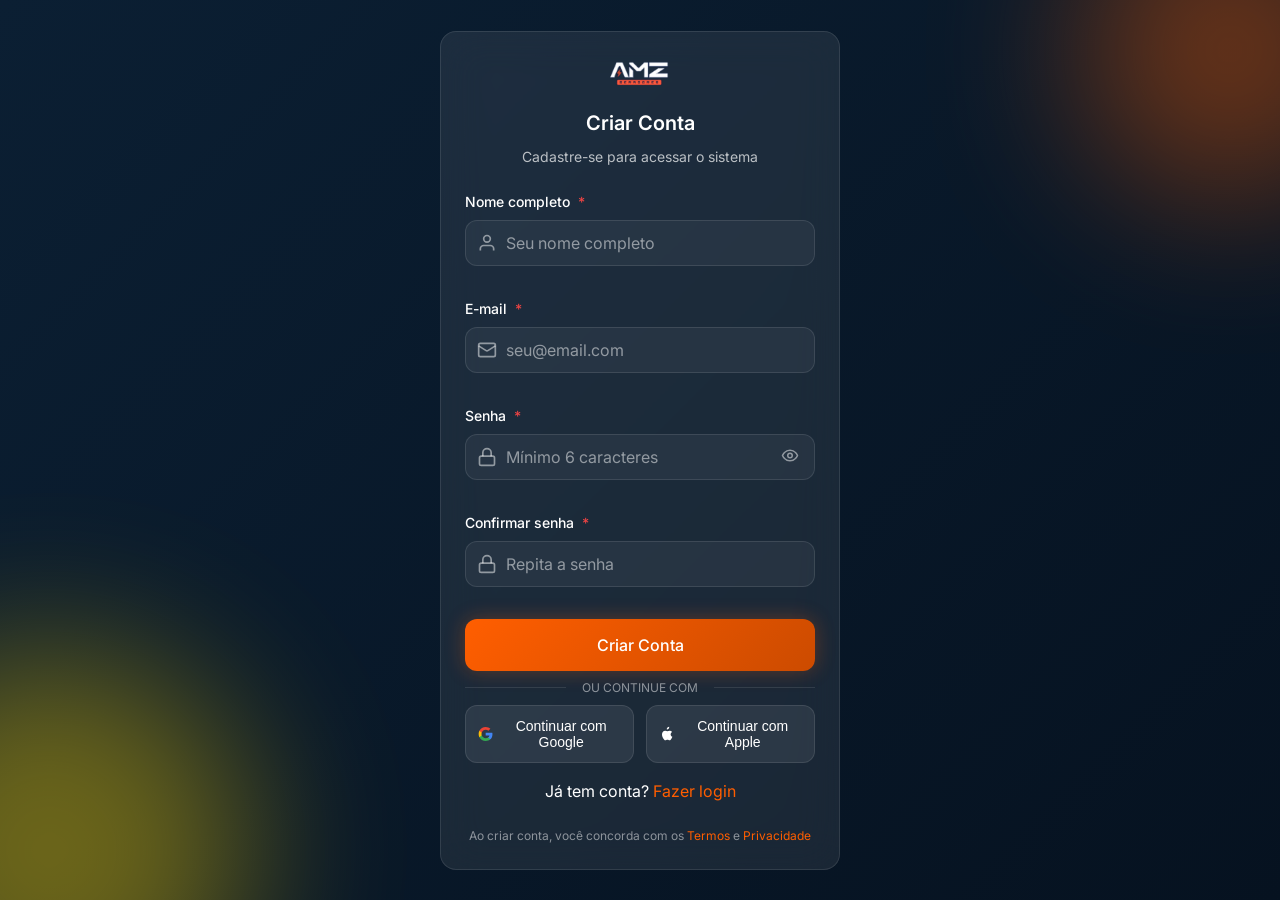
==== commit 2a648c55: "Update cadastro.html Add regras" ====
--- a/pages/cadastro.html
+++ b/pages/cadastro.html
@@ -129,6 +129,8 @@
 <script src="../js/services/mock.service.js"></script>
 <script src="../js/services/api.service.js"></script>
 <script src="../js/services/auth.service.js"></script>
+  <script src="../js/services/permissions.service.js"></script>
+<script src="../js/services/generator-readings.service.js"></script>
 
 <script>
 (function() {
@@ -209,17 +211,34 @@
 
     setLoading(true);
 
+    const name     = document.getElementById('name').value.trim();
+    const email    = document.getElementById('email').value.trim();
+    const password = document.getElementById('password').value;
+
+    // 1. Registra no Supabase com isPending: true
+    //    O perfil será completado após o primeiro login
     const result = await AuthService.register({
-      name:      document.getElementById('name').value.trim(),
-      email:     document.getElementById('email').value.trim(),
-      password:  document.getElementById('password').value,
-      role:      'administrador',
-      isPending: false,
+      name,
+      email,
+      password,
+      role:      'cliente',   // papel padrão — admin pode alterar depois
+      isPending: true,        // flag: perfil incompleto
     });
 
     if (result.success) {
-      showFeedback('Conta criada! Verifique seu e-mail para confirmar o cadastro.', 'success');
-      setTimeout(() => window.location.href = '../index.html', 2500);
+      showFeedback('Conta criada! Faça login para completar seu cadastro.', 'success');
+
+      // 2. Tenta login automático para levar ao modal de completar perfil
+      setTimeout(async () => {
+        const loginResult = await AuthService.login(email, password);
+        if (loginResult.success) {
+          // Vai ao dashboard com flag para abrir modal de completar perfil
+          window.location.href = '../pages/dashboard.html?complete_profile=1';
+        } else {
+          // Se não conseguiu login automático, manda para tela de login
+          window.location.href = '../index.html?registered=1';
+        }
+      }, 1200);
     } else {
       showFeedback(result.error || 'Erro ao criar conta. Tente novamente.');
       setLoading(false);
--- a/css/styles.css
+++ b/css/styles.css
@@ -2,34 +2,34 @@
  * ============================================
  * AMZ APP - STYLES
  * ============================================
- * 
+ *
  * Design System completo com:
  * - Variáveis CSS
  * - Componentes reutilizáveis
  * - Responsividade mobile-first
  */
-
-/* ============================================
-   VARIABLES → Variáveis
+ 
+/* ============================================
+   VARIABLES
    ============================================ */
 :root {
   /* Colors */
   --color-primary: #0B1F33;
   --color-primary-light: #1A3A52;
   --color-primary-dark: #061220;
-  
+ 
   --color-accent: #FF5E00;
   --color-accent-light: #FF7A2A;
   --color-accent-dark: #CC4B00;
-  
+ 
   --color-gold: #FFD700;
   --color-gold-light: #FFE44D;
-  
+ 
   --color-success: #10B981;
   --color-warning: #F59E0B;
   --color-error: #EF4444;
   --color-info: #3B82F6;
-  
+ 
   --color-white: #FFFFFF;
   --color-gray-100: #F8FAFC;
   --color-gray-200: #E2E8F0;
@@ -40,97 +40,105 @@
   --color-gray-700: #334155;
   --color-gray-800: #1E293B;
   --color-gray-900: #0F172A;
-  
-  /* Backgrounds → Fundos */
+ 
+  /* Backgrounds */
   --bg-primary: linear-gradient(135deg, var(--color-primary) 0%, var(--color-primary-dark) 100%);
   --bg-glass: rgba(255, 255, 255, 0.08);
   --bg-glass-hover: rgba(255, 255, 255, 0.12);
   --bg-input: rgba(255, 255, 255, 0.05);
-  
-  /* Text → Texto */
+ 
+  /* Text */
   --text-primary: var(--color-white);
   --text-secondary: rgba(255, 255, 255, 0.7);
   --text-muted: rgba(255, 255, 255, 0.5);
-  
-  /* Typography → Tipografia */
+ 
+  /* Typography */
   --font-family: 'Inter', -apple-system, BlinkMacSystemFont, 'Segoe UI', Roboto, sans-serif;
   --font-mono: 'JetBrains Mono', monospace;
-  
-  --text-xs: 0.75rem;
-  --text-sm: 0.875rem;
+ 
+  /* FIX CRÍTICO: variáveis de font-weight definidas no :root
+     Antes eram apenas classes utilitárias (.font-bold etc.) sem var() correspondente,
+     causando fallback silencioso em todos os componentes que usam var(--font-*). */
+  --font-light:    300;
+  --font-normal:   400;
+  --font-medium:   500;
+  --font-semibold: 600;
+  --font-bold:     700;
+ 
+  --text-xs:   0.75rem;
+  --text-sm:   0.875rem;
   --text-base: 1rem;
-  --text-lg: 1.125rem;
-  --text-xl: 1.25rem;
-  --text-2xl: 1.5rem;
-  --text-3xl: 1.875rem;
-  --text-4xl: 2.25rem;
-  
-  /* Spacing → Espaçamento */
-  --space-1: 0.25rem;
-  --space-2: 0.5rem;
-  --space-3: 0.75rem;
-  --space-4: 1rem;
-  --space-5: 1.25rem;
-  --space-6: 1.5rem;
-  --space-8: 2rem;
+  --text-lg:   1.125rem;
+  --text-xl:   1.25rem;
+  --text-2xl:  1.5rem;
+  --text-3xl:  1.875rem;
+  --text-4xl:  2.25rem;
+ 
+  /* Spacing */
+  --space-1:  0.25rem;
+  --space-2:  0.5rem;
+  --space-3:  0.75rem;
+  --space-4:  1rem;
+  --space-5:  1.25rem;
+  --space-6:  1.5rem;
+  --space-8:  2rem;
   --space-10: 2.5rem;
   --space-12: 3rem;
-  
-  /* Layout → Layout (ou Estrutura)*/
-  --navbar-height: 60px;
+ 
+  /* Layout */
+  --navbar-height:        60px;
   --navbar-height-mobile: 56px;
-  --sidebar-width: 260px;
-  
-  /* Border Radius → Raio da Borda */
-  --radius-sm: 0.375rem;
-  --radius-md: 0.5rem;
-  --radius-lg: 0.75rem;
-  --radius-xl: 1rem;
-  --radius-2xl: 1.25rem;
+  --sidebar-width:        260px;
+ 
+  /* Border Radius */
+  --radius-sm:   0.375rem;
+  --radius-md:   0.5rem;
+  --radius-lg:   0.75rem;
+  --radius-xl:   1rem;
+  --radius-2xl:  1.25rem;
   --radius-full: 9999px;
-  
-  /* Shadows → Sombras */
-  --shadow-sm: 0 1px 2px rgba(0, 0, 0, 0.1);
-  --shadow-md: 0 4px 6px rgba(0, 0, 0, 0.15);
-  --shadow-lg: 0 10px 15px rgba(0, 0, 0, 0.2);
+ 
+  /* Shadows */
+  --shadow-sm:   0 1px 2px rgba(0, 0, 0, 0.1);
+  --shadow-md:   0 4px 6px rgba(0, 0, 0, 0.15);
+  --shadow-lg:   0 10px 15px rgba(0, 0, 0, 0.2);
   --shadow-glow: 0 0 20px rgba(255, 94, 0, 0.3);
-  
-  /* Transitions → Transições */
+ 
+  /* Transitions */
   --transition-fast: 150ms ease;
   --transition-base: 250ms ease;
   --transition-slow: 350ms ease;
-  
-  /* Glassmorphism → Glassmorphism (efeito de vidro) */
-  --glass-blur: blur(20px);
+ 
+  /* Glassmorphism */
+  --glass-blur:   blur(20px);
   --glass-border: rgba(255, 255, 255, 0.1);
-  
-    /* Z-INDEX SYSTEM → Sistema de Z-Index */
-
-  --z-login-card: 1;
+ 
+  /* Z-Index System */
+  --z-login-card:      1;
   --z-sidebar-overlay: 998;
-  --z-sidebar: 999;
-  --z-navbar: 1000;
-  --z-bottom-nav: 1000;
-  --z-modal: 5000;
-  --z-modal-content: 5001;
-  --z-toast: 6000;
-}
-
-/* ============================================
-   RESET & BASE → Reset e Base
+  --z-sidebar:         999;
+  --z-navbar:          1000;
+  --z-bottom-nav:      1000;
+  --z-modal:           5000;
+  --z-modal-content:   5001;
+  --z-toast:           6000;
+}
+ 
+/* ============================================
+   RESET & BASE
    ============================================ */
 *, *::before, *::after {
   box-sizing: border-box;
   margin: 0;
   padding: 0;
 }
-
+ 
 html {
   font-size: 16px;
   -webkit-font-smoothing: antialiased;
   -moz-osx-font-smoothing: grayscale;
 }
-
+ 
 body {
   font-family: var(--font-family);
   font-size: var(--text-base);
@@ -140,40 +148,40 @@
   min-height: 100vh;
   overflow-x: hidden;
 }
-
+ 
 a {
   color: var(--color-accent);
   text-decoration: none;
   transition: color var(--transition-fast);
 }
-
+ 
 a:hover {
   color: var(--color-accent-light);
 }
-
-/* ============================================
-   SCROLLBAR → Barra de Rolagem
+ 
+/* ============================================
+   SCROLLBAR
    ============================================ */
 ::-webkit-scrollbar {
   width: 8px;
   height: 8px;
 }
-
+ 
 ::-webkit-scrollbar-track {
   background: var(--color-primary-dark);
 }
-
+ 
 ::-webkit-scrollbar-thumb {
   background: var(--color-gray-600);
   border-radius: var(--radius-full);
 }
-
+ 
 ::-webkit-scrollbar-thumb:hover {
   background: var(--color-gray-500);
 }
-
-/* ============================================
-   UTILITIES → Utilitários
+ 
+/* ============================================
+   UTILITIES
    ============================================ */
 .container {
   width: 100%;
@@ -181,25 +189,35 @@
   margin: 0 auto;
   padding: 0 var(--space-4);
 }
-
+ 
 .text-center { text-align: center; }
-.text-left { text-align: left; }
-.text-right { text-align: right; }
-
-.font-light { font-weight: 300; }
-.font-normal { font-weight: 400; }
-.font-medium { font-weight: 500; }
-.font-semibold { font-weight: 600; }
-.font-bold { font-weight: 700; }
-
+.text-left   { text-align: left; }
+.text-right  { text-align: right; }
+ 
+/* FIX: utilitários de font-weight mantidos como classes E agora refletem as vars */
+.font-light    { font-weight: var(--font-light); }
+.font-normal   { font-weight: var(--font-normal); }
+.font-medium   { font-weight: var(--font-medium); }
+.font-semibold { font-weight: var(--font-semibold); }
+.font-bold     { font-weight: var(--font-bold); }
+ 
 .truncate {
   overflow: hidden;
   text-overflow: ellipsis;
   white-space: nowrap;
 }
-
-/* ============================================
-   BUTTONS → Botões
+ 
+/* ============================================
+   SECTION WRAPPER — FIX: classe reutilizável
+   para o padding lateral repetido em todas as
+   páginas via inline style="padding:0 var(--space-4)"
+   ============================================ */
+.section-content {
+  padding: 0 var(--space-4);
+}
+ 
+/* ============================================
+   BUTTONS
    ============================================ */
 .btn {
   display: inline-flex;
@@ -216,50 +234,64 @@
   transition: all var(--transition-fast);
   white-space: nowrap;
 }
-
+ 
 .btn:disabled {
   opacity: 0.6;
   cursor: not-allowed;
 }
-
+ 
 .btn-primary {
   background: linear-gradient(135deg, var(--color-accent) 0%, var(--color-accent-dark) 100%);
   color: var(--color-white);
   box-shadow: var(--shadow-glow);
 }
-
+ 
 .btn-primary:hover:not(:disabled) {
   transform: translateY(-2px);
   box-shadow: 0 8px 20px rgba(255, 94, 0, 0.4);
 }
-
+ 
 .btn-secondary {
   background: var(--bg-glass);
   color: var(--text-primary);
   border: 1px solid var(--glass-border);
 }
-
+ 
 .btn-secondary:hover:not(:disabled) {
   background: var(--bg-glass-hover);
 }
-
+ 
+/* FIX: botão de exclusão padronizado — antes cada página redefinia inline:
+   background:none; border:1px solid #EF4444; color:#EF4444; padding:6px 12px;
+   border-radius:6px (valor fora do padrão — deveria ser var(--radius-md)) */
+.btn-danger {
+  background: none;
+  color: var(--color-error);
+  border: 1px solid var(--color-error);
+  border-radius: var(--radius-lg);
+}
+ 
+.btn-danger:hover:not(:disabled) {
+  background: rgba(239, 68, 68, 0.1);
+}
+ 
 .btn-sm {
   padding: var(--space-2) var(--space-3);
   font-size: var(--text-xs);
 }
-
+ 
 .btn-lg {
   padding: var(--space-4) var(--space-6);
   font-size: var(--text-base);
 }
-
-/* ============================================
-   FORMS → Formulários
+ 
+/* ============================================
+   FORMS
    ============================================ */
 .form-group {
   margin-bottom: var(--space-4);
 }
-
+ 
 .form-label {
   display: block;
   font-size: var(--text-sm);
@@ -267,12 +299,12 @@
   color: var(--text-primary);
   margin-bottom: var(--space-2);
 }
-
+ 
 .form-label .required {
   color: var(--color-error);
   margin-left: var(--space-1);
 }
-
+ 
 .form-input,
 .form-select,
 .form-textarea {
@@ -286,35 +318,62 @@
   font-family: inherit;
   transition: all var(--transition-fast);
 }
-
+ 
+/* FIX: .form-grid-3 mantido + novos grids de formulário que faltavam */
 .form-grid-3 {
   display: grid;
   grid-template-columns: repeat(auto-fit, minmax(150px, 1fr));
   gap: var(--space-4);
 }
-
-/* ===== ESTILIZAÇÃO DO SELECT ===== */
-
+ 
+/* FIX: .form-grid — usado em clientes.html mas não definido no CSS global */
+.form-grid {
+  display: grid;
+  grid-template-columns: repeat(auto-fit, minmax(200px, 1fr));
+  gap: var(--space-4);
+}
+ 
+/* FIX: .form-row — usado em clientes.html mas não definido no CSS global */
+.form-row {
+  display: flex;
+  gap: var(--space-4);
+  flex-wrap: wrap;
+}
+ 
+.form-row .form-group {
+  flex: 1;
+  min-width: 0;
+}
+ 
+/* FIX: .form-grid-equip — usado em clientes.html mas não definido no CSS global */
+.form-grid-equip {
+  display: grid;
+  grid-template-columns: repeat(auto-fit, minmax(180px, 1fr));
+  gap: var(--space-4);
+}
+ 
+/* FIX: .flex-1 — utilitário usado em formulários de clientes */
+.flex-1 {
+  flex: 1;
+  min-width: 0;
+}
+ 
+/* Estilização do SELECT */
 .form-select option {
   background: var(--color-gray-900);
   color: var(--text-primary);
 }
-
+ 
 .form-select option:checked {
   background: var(--color-primary);
   color: var(--color-accent);
 }
-
-.form-select option:hover {
-  background: var(--color-primary-light);
-  color: var(--color-accent);
-}
-
+ 
 .form-input::placeholder,
 .form-textarea::placeholder {
   color: var(--text-muted);
 }
-
+ 
 .form-input:focus,
 .form-select:focus,
 .form-textarea:focus {
@@ -322,12 +381,12 @@
   border-color: var(--color-accent);
   box-shadow: 0 0 0 3px rgba(255, 94, 0, 0.2);
 }
-
+ 
 .form-textarea {
   min-height: 100px;
   resize: vertical;
 }
-
+ 
 .form-error {
   display: flex;
   align-items: center;
@@ -336,9 +395,9 @@
   color: var(--color-error);
   margin-top: var(--space-2);
 }
-
-/* ============================================
-   CARDS → Cartões
+ 
+/* ============================================
+   CARDS
    ============================================ */
 .card {
   background: var(--bg-glass);
@@ -349,11 +408,11 @@
   padding: var(--space-5);
   transition: all var(--transition-fast);
 }
-
+ 
 .card:hover {
   background: var(--bg-glass-hover);
 }
-
+ 
 .card-header {
   display: flex;
   align-items: center;
@@ -362,15 +421,34 @@
   padding-bottom: var(--space-3);
   border-bottom: 1px solid var(--glass-border);
 }
-
+ 
 .card-title {
   font-size: var(--text-lg);
   font-weight: var(--font-semibold);
   color: var(--text-primary);
 }
-
-/* ============================================
-   STATUS BADGES → Etiquetas (ou Indicadores)
+ 
+/* FIX: modificador de card com borda de destaque —
+   antes repetido inline em dashboard, geradores, monitoramento, relatorios:
+   style="border-left: 3px solid var(--color-accent)" */
+.card-accent {
+  border-left: 3px solid var(--color-accent);
+}
+ 
+/* FIX: card de alerta — pendingAlert em clientes.html usava estilos inline
+   misturados com classe .card, cores hardcoded (#ffc107, #d39e00) */
+.card-warning {
+  background: rgba(245, 158, 11, 0.08);
+  border-color: var(--color-warning);
+}
+ 
+.card-warning .card-warning-text {
+  color: #d39e00;
+  font-weight: var(--font-medium);
+}
+ 
+/* ============================================
+   STATUS BADGES
    ============================================ */
 .badge {
   display: inline-flex;
@@ -381,52 +459,83 @@
   font-size: var(--text-xs);
   font-weight: var(--font-medium);
 }
-
+ 
 .badge::before {
   content: '';
   width: 6px;
   height: 6px;
   border-radius: 50%;
-}
-
+  flex-shrink: 0;
+}
+ 
 .badge-online {
   background: rgba(16, 185, 129, 0.1);
   color: var(--color-success);
 }
-
+ 
 .badge-online::before {
   background: var(--color-success);
 }
-
+ 
 .badge-offline {
   background: rgba(100, 116, 139, 0.1);
   color: var(--color-gray-400);
 }
-
+ 
 .badge-offline::before {
   background: var(--color-gray-400);
 }
-
+ 
 .badge-warning {
   background: rgba(245, 158, 11, 0.1);
   color: var(--color-warning);
 }
-
+ 
 .badge-warning::before {
   background: var(--color-warning);
 }
-
+ 
 .badge-error {
   background: rgba(239, 68, 68, 0.1);
   color: var(--color-error);
 }
-
+ 
 .badge-error::before {
   background: var(--color-error);
 }
-
-/* ============================================
-   NAVBAR → Barra de Navegação
+ 
+/* ============================================
+   DSE STATUS BADGE — FIX: componente reutilizável
+   antes duplicado inline em todas as páginas:
+   style="display:flex;align-items:center;gap:6px;font-size:12px;color:var(--text-muted);margin-right:8px;"
+   ============================================ */
+.dse-badge {
+  display: flex;
+  align-items: center;
+  gap: var(--space-2);
+  font-size: var(--text-xs);
+  color: var(--text-muted);
+  margin-right: var(--space-2);
+}
+ 
+/* FIX: status dot — antes inline em todas as páginas:
+   style="width:8px;height:8px;border-radius:50%;background:#6b7280;display:inline-block;" */
+.status-dot {
+  width: 8px;
+  height: 8px;
+  border-radius: 50%;
+  background: var(--color-gray-500);
+  display: inline-block;
+  flex-shrink: 0;
+  transition: background var(--transition-fast);
+}
+ 
+.status-dot.online  { background: var(--color-success); }
+.status-dot.offline { background: var(--color-error); }
+.status-dot.syncing { background: var(--color-warning); }
+ 
+/* ============================================
+   NAVBAR
    ============================================ */
 .navbar {
   position: fixed;
@@ -443,14 +552,14 @@
   justify-content: space-between;
   padding: 0 var(--space-4);
 }
-
+ 
 .navbar-brand {
   display: flex;
   align-items: center;
   gap: var(--space-2);
   text-decoration: none;
 }
-
+ 
 .navbar-brand-icon {
   width: 90px;
   height: 36px;
@@ -462,25 +571,35 @@
   font-size: var(--text-lg);
   color: var(--color-white);
 }
-
+ 
+/* FIX: classe .navbar-logo ausente no CSS global —
+   a imagem dentro do navbar-brand-icon não tinha dimensionamento CSS,
+   dependia do container pai para se auto-ajustar */
+.navbar-logo {
+  width: 100%;
+  height: 100%;
+  object-fit: contain;
+  display: block;
+}
+ 
 .navbar-brand-text {
   font-size: var(--text-xl);
   font-weight: var(--font-bold);
   color: var(--text-primary);
 }
-
+ 
 .navbar-brand-text span {
   color: var(--color-accent);
 }
-
+ 
 .navbar-actions {
   display: flex;
   align-items: center;
   gap: var(--space-2);
 }
-
-/* ============================================
-   SIDEBAR → Barra Lateral
+ 
+/* ============================================
+   SIDEBAR
    ============================================ */
 .sidebar {
   position: fixed;
@@ -495,11 +614,11 @@
   z-index: var(--z-sidebar);
   overflow-y: auto;
 }
-
+ 
 .sidebar.open {
   transform: translateX(0);
 }
-
+ 
 .sidebar-overlay {
   position: fixed;
   inset: 0;
@@ -509,21 +628,21 @@
   visibility: hidden;
   transition: all var(--transition-base);
 }
-
+ 
 .sidebar-overlay.open {
   opacity: 1;
   visibility: visible;
 }
-
+ 
 .sidebar-menu {
   list-style: none;
   padding: var(--space-4);
 }
-
+ 
 .sidebar-menu-item {
   margin-bottom: var(--space-1);
 }
-
+ 
 .sidebar-menu-link {
   display: flex;
   align-items: center;
@@ -534,20 +653,20 @@
   border-radius: var(--radius-lg);
   transition: all var(--transition-fast);
 }
-
+ 
 .sidebar-menu-link:hover,
 .sidebar-menu-link.active {
   background: var(--bg-glass);
   color: var(--text-primary);
 }
-
+ 
 .sidebar-menu-link.active {
   background: linear-gradient(135deg, var(--color-accent) 0%, var(--color-accent-dark) 100%);
   color: var(--color-white);
 }
-
-/* ============================================
-   BOTTOM NAV (Mobile ) → Navegação Inferior (Mobile)
+ 
+/* ============================================
+   BOTTOM NAV (Mobile)
    ============================================ */
 .bottom-nav {
   position: fixed;
@@ -563,7 +682,7 @@
   z-index: var(--z-bottom-nav);
   padding-bottom: env(safe-area-inset-bottom, 0);
 }
-
+ 
 .bottom-nav-item {
   display: flex;
   flex-direction: column;
@@ -575,73 +694,95 @@
   font-size: var(--text-xs);
   transition: color var(--transition-fast);
 }
-
+ 
 .bottom-nav-item:hover,
 .bottom-nav-item.active {
   color: var(--color-accent);
 }
-
+ 
 .bottom-nav-item svg {
   width: 22px;
   height: 22px;
 }
-
-/* ============================================
-   MAIN CONTENT → Conteúdo Principal
+ 
+/* ============================================
+   MAIN CONTENT
    ============================================ */
 .main-content {
   padding-bottom: 80px;
-  min-height: 100vh;  
-}
-
+  min-height: 100vh;
+ 
+  /* FIX: padding-top adicionado diretamente em .main-content para mobile —
+     antes dependia exclusivamente de .main-wrapper (ausente no dashboard.html),
+     causando conteúdo sobreposto pela navbar em dispositivos móveis */
+  padding-top: var(--navbar-height-mobile);
+}
+ 
 .main-wrapper {
   padding-top: var(--navbar-height-mobile);
 }
-
-
-/* ============================================
-   PAGE HEADER → Cabeçalho da Página
+ 
+/* ============================================
+   PAGE HEADER
    ============================================ */
 .page-header {
   padding: var(--space-6) var(--space-4);
   margin-bottom: var(--space-4);
 }
-
+ 
 .page-title {
   font-size: var(--text-2xl);
   font-weight: var(--font-bold);
   color: var(--text-primary);
   margin-bottom: var(--space-2);
 }
-
+ 
 .page-subtitle {
   font-size: var(--text-sm);
   color: var(--text-secondary);
 }
-
-/* ============================================
-   GRID → Grade
+ 
+/* ============================================
+   SECTION HEADER — FIX: padrão para títulos
+   de seções dentro das páginas, antes todos inline
+   style="display:flex;justify-content:space-between;align-items:center;margin-bottom:var(--space-4)"
+   ============================================ */
+.section-header {
+  display: flex;
+  justify-content: space-between;
+  align-items: center;
+  margin-bottom: var(--space-4);
+}
+ 
+.section-title {
+  font-size: var(--text-lg);
+  font-weight: var(--font-semibold);
+  color: var(--text-primary);
+}
+ 
+/* ============================================
+   GRID
    ============================================ */
 .grid {
   display: grid;
   gap: var(--space-4);
   padding: 0 var(--space-4);
 }
-
+ 
 .grid-cols-1 { grid-template-columns: repeat(1, 1fr); }
 .grid-cols-2 { grid-template-columns: repeat(2, 1fr); }
 .grid-cols-3 { grid-template-columns: repeat(3, 1fr); }
 .grid-cols-4 { grid-template-columns: repeat(4, 1fr); }
-
-/* ============================================
-   STATS → Estatísticas
+ 
+/* ============================================
+   STATS
    ============================================ */
 .stat-card {
   display: flex;
   flex-direction: column;
   gap: var(--space-3);
 }
-
+ 
 .stat-icon {
   width: 48px;
   height: 48px;
@@ -649,32 +790,227 @@
   display: flex;
   align-items: center;
   justify-content: center;
-}
-
+  flex-shrink: 0;
+}
+ 
 .stat-icon.success { background: rgba(16, 185, 129, 0.1); color: var(--color-success); }
 .stat-icon.warning { background: rgba(245, 158, 11, 0.1); color: var(--color-warning); }
-.stat-icon.error { background: rgba(239, 68, 68, 0.1); color: var(--color-error); }
-.stat-icon.info { background: rgba(59, 130, 246, 0.1); color: var(--color-info); }
-
+.stat-icon.error   { background: rgba(239, 68, 68, 0.1); color: var(--color-error); }
+.stat-icon.info    { background: rgba(59, 130, 246, 0.1); color: var(--color-info); }
+ 
 .stat-value {
   font-size: var(--text-3xl);
   font-weight: var(--font-bold);
   color: var(--text-primary);
 }
-
+ 
 .stat-label {
   font-size: var(--text-sm);
   color: var(--text-secondary);
 }
-
-/* ============================================
-   ANIMATIONS → Animações
+ 
+/* FIX: meta-info abaixo do stat-value — antes inline style="font-size:var(--text-xs);color:var(--text-muted);margin-top:4px" */
+.stat-meta {
+  font-size: var(--text-xs);
+  color: var(--text-muted);
+  margin-top: var(--space-1);
+}
+ 
+/* ============================================
+   CARD INFO ROW — FIX: linhas de info dentro dos
+   cards de gerador/cliente usavam inline completo
+   ============================================ */
+.card-info-row {
+  display: flex;
+  align-items: center;
+  gap: var(--space-2);
+  font-size: var(--text-sm);
+  color: var(--text-secondary);
+  margin-bottom: var(--space-2);
+}
+ 
+.card-info-row svg {
+  color: var(--text-muted);
+  flex-shrink: 0;
+}
+ 
+.card-info-label {
+  font-size: var(--text-xs);
+  color: var(--text-muted);
+  text-transform: uppercase;
+  letter-spacing: 0.5px;
+  margin-bottom: var(--space-1);
+}
+ 
+/* ============================================
+   CARD DETAIL GRID — FIX: grade de detalhes 2col
+   inline nos cards de gerador do dashboard e geradores
+   ============================================ */
+.card-detail-grid {
+  display: grid;
+  grid-template-columns: repeat(2, 1fr);
+  gap: var(--space-3);
+  margin-top: var(--space-2);
+  font-size: var(--text-sm);
+}
+ 
+/* ============================================
+   CARD ACTIONS — FIX: área de botões no rodapé do card
+   antes: style="display:flex;gap:8px;margin-top:12px;"
+   ============================================ */
+.card-actions {
+  display: flex;
+  gap: var(--space-2);
+  margin-top: var(--space-3);
+}
+ 
+.card-actions .btn {
+  flex: 1;
+}
+ 
+/* ============================================
+   CARD STATS ROW — FIX: linha de stats no card de cliente
+   ============================================ */
+.card-stats-row {
+  display: flex;
+  gap: var(--space-2);
+  padding-top: var(--space-4);
+  border-top: 1px solid var(--glass-border);
+}
+ 
+.card-stats-row .stat-item {
+  flex: 1;
+  text-align: center;
+}
+ 
+.card-stats-row .stat-item .stat-number {
+  font-size: var(--text-2xl);
+  font-weight: var(--font-bold);
+}
+ 
+.card-stats-row .stat-item .stat-caption {
+  font-size: var(--text-xs);
+  color: var(--text-muted);
+}
+ 
+/* ============================================
+   CLIENT AVATAR — FIX: avatar dos clientes
+   usava border-radius:10px inline (fora do sistema)
+   ============================================ */
+.client-avatar {
+  width: 48px;
+  height: 48px;
+  border-radius: var(--radius-lg);   /* 0.75rem ≈ 12px, padrão do sistema */
+  object-fit: cover;
+  flex-shrink: 0;
+}
+ 
+/* ============================================
+   GATEWAY PANEL — FIX: painel de info do gateway
+   com items inline
+   ============================================ */
+.gateway-info {
+  display: flex;
+  flex-wrap: wrap;
+  gap: var(--space-4);
+  font-size: var(--text-sm);
+  color: var(--text-secondary);
+}
+ 
+.gateway-info-item {
+  display: flex;
+  align-items: center;
+  gap: var(--space-1);
+}
+ 
+/* ============================================
+   DSE SECTION — grupos de sensores no monitoramento
+   ============================================ */
+.sensor-group-label {
+  font-size: var(--text-xs);
+  color: var(--text-muted);
+  text-transform: uppercase;
+  letter-spacing: 1px;
+  margin-bottom: var(--space-2);
+}
+ 
+/* ============================================
+   TABLE — FIX: tabelas em relatorios.html
+   completamente inline; padronizado aqui
+   ============================================ */
+.data-table {
+  width: 100%;
+  border-collapse: collapse;
+  overflow-x: auto;
+  display: block;
+}
+ 
+.data-table th {
+  text-align: left;
+  padding: var(--space-3);
+  font-size: var(--text-xs);
+  color: var(--text-muted);
+  text-transform: uppercase;
+  letter-spacing: 0.5px;
+  border-bottom: 1px solid var(--glass-border);
+  white-space: nowrap;
+}
+ 
+.data-table td {
+  padding: var(--space-3);
+  font-size: var(--text-sm);
+  color: var(--text-primary);
+  border-bottom: 1px solid var(--glass-border);
+}
+ 
+.data-table tr:last-child td {
+  border-bottom: none;
+}
+ 
+.data-table-wrapper {
+  overflow-x: auto;
+}
+ 
+/* ============================================
+   PENDING ALERT — FIX: clientes.html usava .card
+   com inline styles para criar alerta amarelo
+   ============================================ */
+.alert-pending {
+  display: none;
+  align-items: center;
+  justify-content: space-between;
+  gap: var(--space-4);
+  margin: var(--space-4);
+  padding: var(--space-4);
+  background: rgba(245, 158, 11, 0.1);
+  border: 1px solid var(--color-warning);
+  border-radius: var(--radius-xl);
+}
+ 
+.alert-pending.visible {
+  display: flex;
+}
+ 
+.alert-pending-content {
+  display: flex;
+  align-items: center;
+  gap: var(--space-3);
+}
+ 
+.alert-pending-text {
+  color: #d39e00;
+  font-weight: var(--font-medium);
+  font-size: var(--text-sm);
+}
+ 
+/* ============================================
+   ANIMATIONS
    ============================================ */
 @keyframes fadeIn {
   from { opacity: 0; }
-  to { opacity: 1; }
-}
-
+  to   { opacity: 1; }
+}
+ 
 @keyframes fadeInUp {
   from {
     opacity: 0;
@@ -685,78 +1021,183 @@
     transform: translateY(0);
   }
 }
-
+ 
 @keyframes pulse {
   0%, 100% { opacity: 1; }
-  50% { opacity: 0.5; }
-}
-
-.animate-fadeIn { animation: fadeIn var(--transition-base); }
-.animate-fadeInUp { animation: fadeInUp var(--transition-base); }
-.animate-pulse { animation: pulse 2s ease-in-out infinite; }
-
-/* ============================================
-   RESPONSIVE → Responsivo
-   ============================================ */
-@media (min-width: 768px) {
-  :root {
-    --navbar-height: 70px;
-  }
-  
-  .navbar {
-    height: var(--navbar-height);
-  }
-  
-  .main-content {
-    padding-top: var(--navbar-height);
-    padding-bottom: 0;
-    padding-left: var(--sidebar-width);
-  }
-  
-  .sidebar {
-    top: var(--navbar-height);
-    transform: translateX(0);
-  }
-  
-  .sidebar-overlay,
-  .menu-toggle,
-  .bottom-nav {
-    display: none;
-  }
-  
-  .page-header {
-    padding: var(--space-8);
-  }
-  
-  .page-title {
-    font-size: var(--text-3xl);
-  }
-  
-  .grid {
-    padding: 0 var(--space-8);
-  }
-}
-
-@media (min-width: 1024px) {
-  .grid-cols-md-2 { grid-template-columns: repeat(2, 1fr); }
-  .grid-cols-md-3 { grid-template-columns: repeat(3, 1fr); }
-  .grid-cols-md-4 { grid-template-columns: repeat(4, 1fr); }
-}
-
-@media (min-width: 1280px) {
-  .grid-cols-lg-3 { grid-template-columns: repeat(3, 1fr); }
-  .grid-cols-lg-4 { grid-template-columns: repeat(4, 1fr); }
-  .grid-cols-lg-6 { grid-template-columns: repeat(6, 1fr); }
-}
-
-@media (max-width: 600px) {
-  .form-grid-3 {
-    grid-template-columns: 1fr !important;
-  }
-}
-
-/* ============================================
-   LOGIN PAGE → Página de Login
+  50%       { opacity: 0.5; }
+}
+ 
+@keyframes spin {
+  to { transform: rotate(360deg); }
+}
+ 
+.animate-fadeIn    { animation: fadeIn var(--transition-base); }
+.animate-fadeInUp  { animation: fadeInUp var(--transition-base); }
+.animate-pulse     { animation: pulse 2s ease-in-out infinite; }
+ 
+/* ============================================
+   SPINNER
+   ============================================ */
+.spinner {
+  width: 20px;
+  height: 20px;
+  border: 2px solid transparent;
+  border-top-color: currentColor;
+  border-radius: 50%;
+  animation: spin 0.8s linear infinite;
+}
+ 
+/* ============================================
+   ALERTS
+   ============================================ */
+.alert {
+  display: flex;
+  align-items: flex-start;
+  gap: var(--space-3);
+  padding: var(--space-4);
+  border-radius: var(--radius-lg);
+  font-size: var(--text-sm);
+  margin-bottom: var(--space-4);
+}
+ 
+.alert-error   { background: rgba(239, 68, 68, 0.1); color: var(--color-error); }
+.alert-success { background: rgba(16, 185, 129, 0.1); color: var(--color-success); }
+ 
+/* ============================================
+   MODAL
+   ============================================ */
+.modal {
+  position: fixed;
+  inset: 0;
+  display: none;
+  align-items: center;
+  justify-content: center;
+  padding: var(--space-4);
+  background: rgba(0, 0, 0, 0.45);
+  backdrop-filter: blur(3px);
+  z-index: var(--z-modal);
+}
+ 
+.modal-container {
+  width: 100%;
+  max-width: 650px;
+  max-height: 90vh;
+  display: flex;
+  flex-direction: column;
+  background: var(--bg-glass);
+  backdrop-filter: var(--glass-blur);
+  border: 1px solid var(--color-accent);
+  border-radius: var(--radius-xl);
+  overflow: hidden;
+}
+ 
+.modal-header {
+  display: flex;
+  align-items: center;
+  justify-content: space-between;
+  padding: var(--space-5);
+  border-bottom: 1px solid var(--glass-border);
+}
+ 
+.modal-body {
+  flex: 1;
+  overflow-y: auto;
+  padding: var(--space-5);
+  scroll-behavior: smooth;
+}
+ 
+.modal-body::-webkit-scrollbar       { width: 6px; }
+.modal-body::-webkit-scrollbar-track { background: transparent; }
+.modal-body::-webkit-scrollbar-thumb {
+  background: rgba(255, 255, 255, 0.25);
+  border-radius: 10px;
+  transition: opacity 0.25s ease, background 0.25s ease;
+}
+.modal-body:hover::-webkit-scrollbar-thumb,
+.modal-body.scrolling::-webkit-scrollbar-thumb {
+  background: rgba(255, 255, 255, 0.35);
+}
+ 
+.modal-footer {
+  display: flex;
+  gap: var(--space-4);
+  padding: var(--space-5);
+  border-top: 1px solid var(--glass-border);
+}
+ 
+/* FIX: botão de fechar modal padronizado —
+   geradores.html usava texto "X" em vez de ícone SVG */
+.modal-close-btn {
+  display: inline-flex;
+  align-items: center;
+  justify-content: center;
+  width: 32px;
+  height: 32px;
+  padding: 0;
+  background: var(--bg-glass);
+  border: 1px solid var(--glass-border);
+  border-radius: var(--radius-md);
+  color: var(--text-secondary);
+  cursor: pointer;
+  transition: all var(--transition-fast);
+  flex-shrink: 0;
+}
+ 
+.modal-close-btn:hover {
+  background: var(--bg-glass-hover);
+  color: var(--text-primary);
+}
+ 
+/* ============================================
+   INPUT WITH ICON
+   ============================================ */
+.input-group {
+  position: relative;
+}
+ 
+.input-icon {
+  position: absolute;
+  left: var(--space-3);
+  top: 50%;
+  transform: translateY(-50%);
+  color: var(--text-muted);
+  pointer-events: none;
+}
+ 
+.input-group .form-input {
+  padding-left: var(--space-10);
+}
+ 
+.input-toggle {
+  position: absolute;
+  right: var(--space-3);
+  top: 50%;
+  transform: translateY(-50%);
+  background: none;
+  border: none;
+  color: var(--text-muted);
+  cursor: pointer;
+  padding: var(--space-1);
+}
+ 
+/* ============================================
+   HEADER PAGE ACTIONS — FIX: padrão para header
+   com busca + botão (usado em geradores e clientes)
+   ============================================ */
+.header {
+  display: flex;
+  align-items: center;
+  gap: var(--space-3);
+  padding: var(--space-4);
+}
+ 
+.search-input {
+  flex: 1;
+  min-width: 0;
+}
+ 
+/* ============================================
+   LOGIN PAGE
    ============================================ */
 .login-page {
   min-height: 100vh;
@@ -767,7 +1208,7 @@
   position: relative;
   overflow: hidden;
 }
-
+ 
 .login-page::before,
 .login-page::after {
   content: '';
@@ -777,7 +1218,7 @@
   opacity: 0.4;
   pointer-events: none;
 }
-
+ 
 .login-page::before {
   width: 300px;
   height: 300px;
@@ -785,7 +1226,7 @@
   top: -100px;
   right: -100px;
 }
-
+ 
 .login-page::after {
   width: 400px;
   height: 400px;
@@ -793,7 +1234,7 @@
   bottom: -150px;
   left: -150px;
 }
-
+ 
 .login-card {
   position: relative;
   width: 100%;
@@ -806,12 +1247,12 @@
   z-index: var(--z-login-card);
   animation: fadeInUp 0.5s ease-out;
 }
-
+ 
 .login-header {
   text-align: center;
   margin-bottom: var(--space-6);
 }
-
+ 
 .login-logo {
   display: flex;
   align-items: center;
@@ -819,7 +1260,7 @@
   gap: var(--space-3);
   margin-bottom: var(--space-4);
 }
-
+ 
 .login-logo-icon {
   width: 48px;
   height: 48px;
@@ -832,32 +1273,51 @@
   font-size: var(--text-2xl);
   color: var(--color-white);
 }
-
+ 
 .login-title {
   font-size: var(--text-xl);
   font-weight: var(--font-semibold);
   color: var(--text-primary);
   margin-bottom: var(--space-2);
 }
-
+ 
 .login-subtitle {
   font-size: var(--text-sm);
   color: var(--text-secondary);
 }
-
+ 
 .login-form {
   display: flex;
   flex-direction: column;
   gap: var(--space-4);
 }
-
+ 
 .login-options {
   display: flex;
   align-items: center;
   justify-content: space-between;
   font-size: var(--text-sm);
 }
-
+ 
+/* FIX: login-register ausente no CSS — usado inline no index.html */
+.login-register {
+  text-align: center;
+  font-size: var(--text-sm);
+  color: var(--text-secondary);
+}
+ 
+/* FIX: login-footer ausente — substituía footer inline do index.html */
+.login-footer {
+  margin-top: var(--space-6);
+  text-align: center;
+  font-size: var(--text-xs);
+  color: var(--text-muted);
+}
+ 
+.login-footer p + p {
+  margin-top: var(--space-2);
+}
+ 
 .remember-me {
   display: flex;
   align-items: center;
@@ -865,11 +1325,11 @@
   color: var(--text-secondary);
   cursor: pointer;
 }
-
+ 
 .remember-me input {
   display: none;
 }
-
+ 
 .checkmark {
   width: 18px;
   height: 18px;
@@ -880,19 +1340,19 @@
   justify-content: center;
   transition: all var(--transition-fast);
 }
-
+ 
 .remember-me input:checked + .checkmark {
   background: var(--color-accent);
   border-color: var(--color-accent);
 }
-
+ 
 .divider {
   display: flex;
   align-items: center;
   gap: var(--space-4);
   margin: var(--space-2) 0;
 }
-
+ 
 .divider::before,
 .divider::after {
   content: '';
@@ -900,18 +1360,18 @@
   height: 1px;
   background: var(--glass-border);
 }
-
+ 
 .divider span {
   font-size: var(--text-xs);
   color: var(--text-muted);
   text-transform: uppercase;
 }
-
+ 
 .social-login {
   display: flex;
   gap: var(--space-3);
 }
-
+ 
 .social-btn {
   flex: 1;
   padding: var(--space-3);
@@ -927,243 +1387,123 @@
   gap: var(--space-2);
   transition: all var(--transition-fast);
 }
-
+ 
 .social-btn:hover {
   background: var(--bg-glass-hover);
 }
-
-/* ============================================
-   INPUT WITH ICON → Campo com Ícone
-   ============================================ */
-.input-group {
-  position: relative;
-}
-
-.input-icon {
-  position: absolute;
-  left: var(--space-3);
-  top: 50%;
-  transform: translateY(-50%);
-  color: var(--text-muted);
-  pointer-events: none;
-}
-
-.input-group .form-input {
-  padding-left: var(--space-10);
-}
-
-.input-toggle {
-  position: absolute;
-  right: var(--space-3);
-  top: 50%;
-  transform: translateY(-50%);
-  background: none;
-  border: none;
-  color: var(--text-muted);
-  cursor: pointer;
-  padding: var(--space-1);
-}
-
-/* ============================================
-   SPINNER → Indicador de Carregamento
-   ============================================ */
-.spinner {
-  width: 20px;
-  height: 20px;
-  border: 2px solid transparent;
-  border-top-color: currentColor;
-  border-radius: 50%;
-  animation: spin 0.8s linear infinite;
-}
-
-@keyframes spin {
-  to { transform: rotate(360deg); }
-}
-
-/* ============================================
-   ALERTS → Alertas
-   ============================================ */
-.alert {
-  display: flex;
-  align-items: flex-start;
-  gap: var(--space-3);
-  padding: var(--space-4);
-  border-radius: var(--radius-lg);
-  font-size: var(--text-sm);
-  margin-bottom: var(--space-4);
-}
-
-.alert-error {
-  background: rgba(239, 68, 68, 0.1);
-  color: var(--color-error);
-}
-
-.alert-success {
-  background: rgba(16, 185, 129, 0.1);
-  color: var(--color-success);
-}
-
-
-/* ============================================
-   MODAL→ Modal
-   ============================================ */
-
-.modal {
-  position: fixed;
-  inset: 0;
-
-  display: none;
-  align-items: center;
-  justify-content: center;
-
-  padding: var(--space-4);
-
-  background: rgba(0,0,0,.45);
-  backdrop-filter: blur(3px);
-
-  z-index: var(--z-modal);
-}
-
-
-/* ============================================
-   MODAL CONTAINER → Container do Moda
-   ============================================ */
-
-.modal-container {
-  width: 100%;
-  max-width: 650px;
-  max-height: 90vh;
-
-  display: flex;
-  flex-direction: column;
-
-  background: var(--bg-glass);
-  backdrop-filter: var(--glass-blur);
-
-  border: 1px solid var(--color-accent);
-  border-radius: var(--radius-xl);
-
-  overflow: hidden;
-}
-
-
-/* ============================================
-   MODAL HEADER → Cabeçalho do Modal
-   ============================================ */
-
-.modal-header {
-  display: flex;
-  align-items: center;
-  justify-content: space-between;
-
-  padding: var(--space-5);
-
-  border-bottom: 1px solid var(--glass-border);
-}
-
-
-/* ============================================
-   MODAL BODY → Corpo do Modal
-   ============================================ */
-
-.modal-body {
-  flex: 1;
-  overflow-y: auto;
-
-  padding: var(--space-5);
-
-  /* Firefox */
-  scroll-behavior: smooth;
-}
-
-
-/* esconder scrollbar padrão (Chrome / Edge / Safari) */
-
-.modal-body::-webkit-scrollbar {
-  width: 6px;
-}
-
-
-/* trilho */
-
-.modal-body::-webkit-scrollbar-track {
-  background: transparent;
-}
-
-
-/* indicador invisível */
-
-.modal-body::-webkit-scrollbar-thumb {
-  background: rgba(255,255,255,0.25);
-  border-radius: 10px;
-
-  transition: opacity .25s ease, background .25s ease;
-}
-
-
-/* mostrar ao passar mouse */
-
-.modal-body:hover::-webkit-scrollbar-thumb {
-  background: rgba(255,255,255,0.35);
-  opacity: 1;
-}
-
-
-/* mostrar quando estiver rolando */
-
-.modal-body.scrolling::-webkit-scrollbar-thumb {
-  background: rgba(255,255,255,0.35);
-  opacity: 1;
-}
-
-
-/* ============================================
-   MODAL FOOTER - Rodapé do Modal
-   ============================================ */
-
-.modal-footer {
-  display: flex;
-  gap: var(--space-4);
-
-  padding: var(--space-5);
-
-  border-top: 1px solid var(--glass-border);
-}
-
-/* ===== CORREÇÃO HEADER GERADORES ===== */
-.header {
-  display: flex;
-  align-items: center; 
-  gap: var(--space-3); 
-  padding: var(--space-4);
-}
-
-.search-input {
-  flex: 1;
-  min-width: 0; 
-}
-
-/* Esconde o botão de hambúrguer no Desktop */
+ 
+/* ============================================
+   RESPONSIVE
+   ============================================ */
 @media (min-width: 768px) {
-  #menuToggleNavbar {
+  :root {
+    --navbar-height: 70px;
+  }
+ 
+  .navbar {
+    height: var(--navbar-height);
+  }
+ 
+  .main-content {
+    padding-top: var(--navbar-height);
+    padding-bottom: 0;
+    padding-left: var(--sidebar-width);
+  }
+ 
+  /* FIX: .main-wrapper em desktop também deve compensar sidebar */
+  .main-wrapper {
+    padding-top: var(--navbar-height);
+    padding-left: var(--sidebar-width);
+    padding-bottom: 0;
+  }
+ 
+  .sidebar {
+    top: var(--navbar-height);
+    transform: translateX(0);
+  }
+ 
+  .sidebar-overlay,
+  .menu-toggle,
+  .bottom-nav {
+    display: none;
+  }
+ 
+  .page-header {
+    padding: var(--space-8);
+  }
+ 
+  .page-title {
+    font-size: var(--text-3xl);
+  }
+ 
+  .grid {
+    padding: 0 var(--space-8);
+  }
+ 
+  /* FIX: section-content em desktop com padding maior */
+  .section-content {
+    padding: 0 var(--space-8);
+  }
+}
+ 
+@media (min-width: 1024px) {
+  .grid-cols-md-2 { grid-template-columns: repeat(2, 1fr); }
+  .grid-cols-md-3 { grid-template-columns: repeat(3, 1fr); }
+  .grid-cols-md-4 { grid-template-columns: repeat(4, 1fr); }
+}
+ 
+@media (min-width: 1280px) {
+  .grid-cols-lg-3 { grid-template-columns: repeat(3, 1fr); }
+  .grid-cols-lg-4 { grid-template-columns: repeat(4, 1fr); }
+  .grid-cols-lg-6 { grid-template-columns: repeat(6, 1fr); }
+}
+ 
+@media (max-width: 600px) {
+  .form-grid-3,
+  .form-grid,
+  .form-grid-equip {
+    grid-template-columns: 1fr !important;
+  }
+ 
+  .form-row {
+    flex-direction: column;
+  }
+ 
+  .alert-pending {
+    flex-direction: column;
+    align-items: flex-start;
+  }
+}
+ 
+/* Esconde hambúrguer no desktop */
+@media (min-width: 768px) {
+  #menuToggleNavbar,
+  #menuToggle {
     display: none !important;
   }
 }
-
-/* ESTILO DO BOTÃO PARA O NOVO GERADOR (Botão padrão) */
-#btnNovo {
-  background: linear-gradient(135deg, var(--color-accent) 0%, var(--color-accent-dark) 100%) !important;
-  color: white;
+ 
+/* ============================================
+   BOTÃO NOVO — padrão accent para CTAs principais
+   FIX: antes definido com ID específico #btnNovo;
+   generalizado como modificador semântico
+   ============================================ */
+#btnNovo,
+.btn-cta {
+  background: linear-gradient(135deg, var(--color-accent) 0%, var(--color-accent-dark) 100%);
+  color: var(--color-white);
   border: none;
   box-shadow: var(--shadow-glow);
-  transition: transform 0.2s ease, box-shadow 0.2s ease;
-}
-
-#btnNovo:hover {
+  transition: transform var(--transition-fast), box-shadow var(--transition-fast);
+}
+ 
+#btnNovo:hover,
+.btn-cta:hover {
   transform: translateY(-2px);
   box-shadow: 0 8px 20px rgba(255, 94, 0, 0.4);
 }
-
-#btnNovo:active {
-  transform: scale(0.95); /* Efeito de clique (encolhe um pouquinho) */
-}
+ 
+#btnNovo:active,
+.btn-cta:active {
+  transform: scale(0.95);
+}
